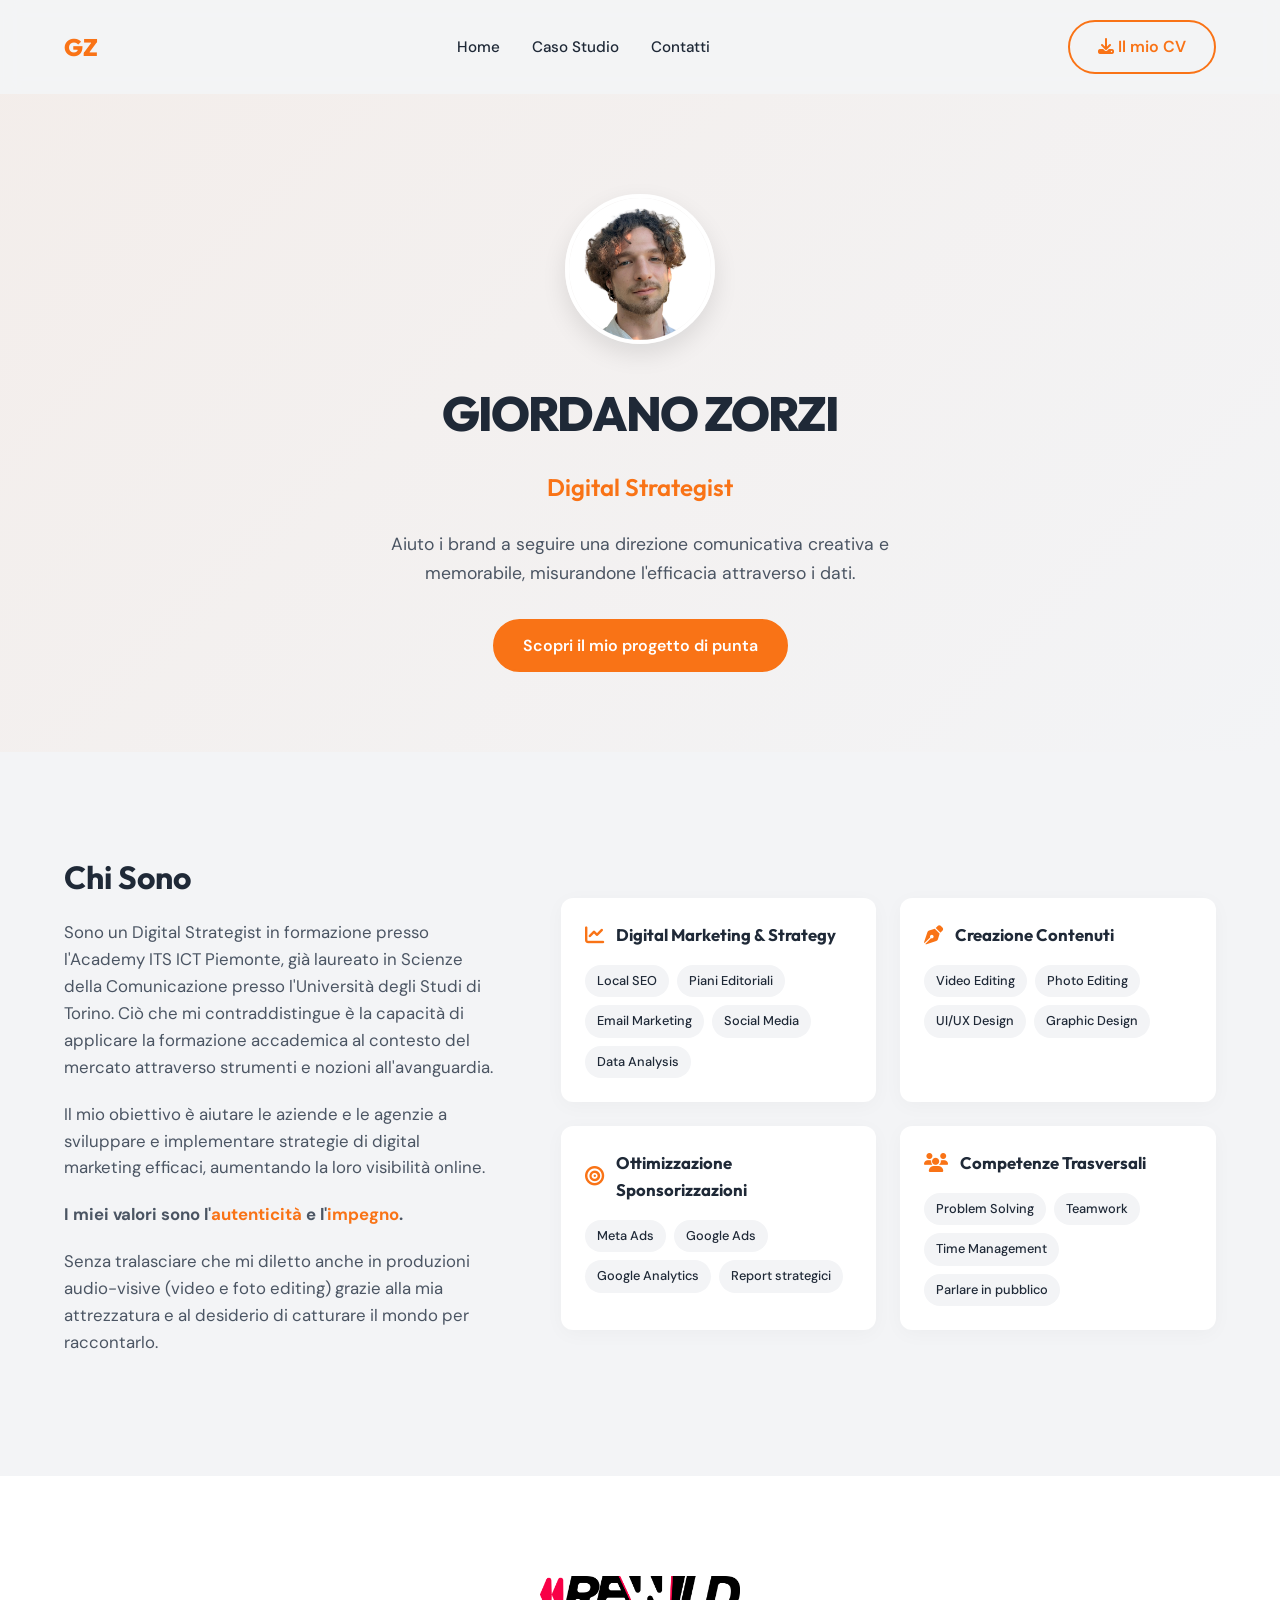
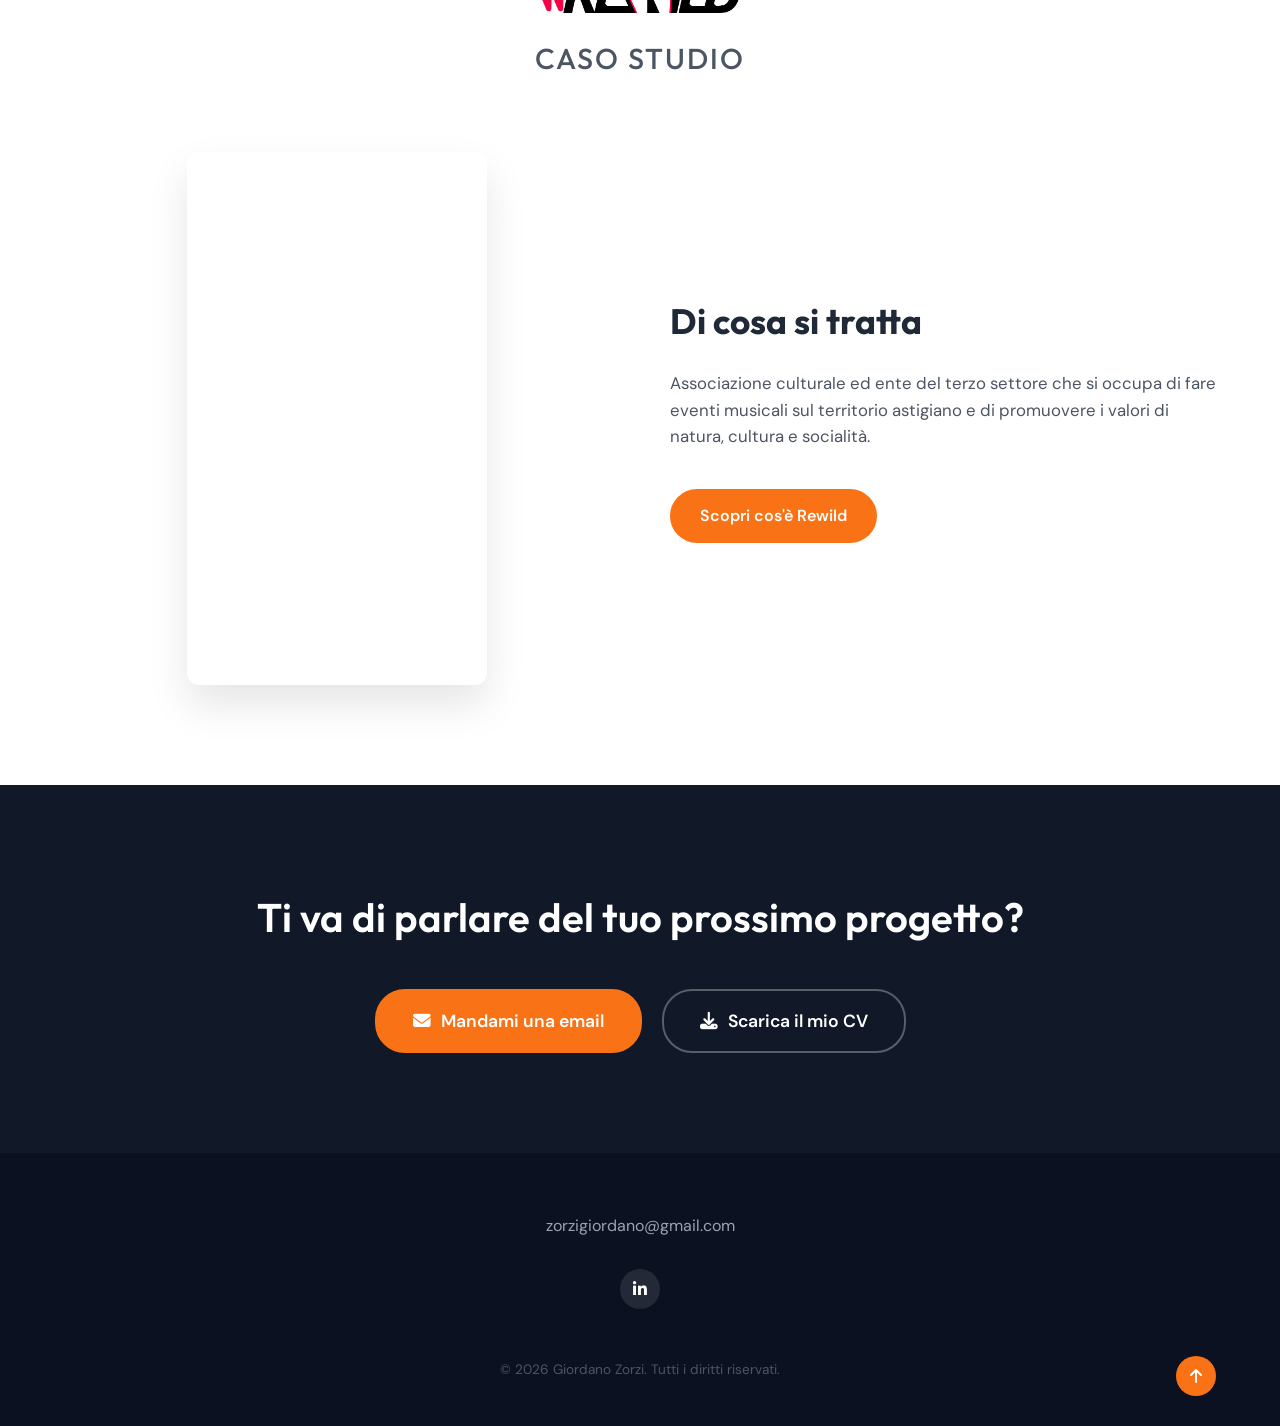
==== index.html @ 9d1c3c57 "Aggiornata foto png" ====
<!DOCTYPE html>
<html lang="it">
<head>
    <meta charset="UTF-8">
    <meta name="viewport" content="width=device-width, initial-scale=1.0">
    <title>Giordano Zorzi - Portfolio</title>
    <link rel="stylesheet" href="style.css">
    <link rel="preconnect" href="https://fonts.googleapis.com">
    <link rel="preconnect" href="https://fonts.gstatic.com" crossorigin>
    <link href="https://fonts.googleapis.com/css2?family=Outfit:wght@600;700;800&family=DM+Sans:wght@400;500;700&display=swap" rel="stylesheet">
    <link rel="stylesheet" href="https://cdnjs.cloudflare.com/ajax/libs/font-awesome/6.4.0/css/all.min.css">
    <link rel="icon" type="image/svg+xml" href="favicon.svg">
</head>
<body>
    <nav class="navbar">
        <div class="container nav-container">
            <a href="index.html" class="logo" style="text-decoration: none;">GZ</a>
            <ul class="nav-links">
                <li><a href="index.html">Home</a></li>
                <li><a href="rewild.html">Caso Studio</a></li>
                <li><a href="#contatti">Contatti</a></li>
            </ul>
            <a href="materiale/GZ%20-%20Europass.pdf" target="_blank" rel="noopener noreferrer" class="btn btn-outline"><i class="fa-solid fa-download"></i> Il mio CV</a>
        </div>
    </nav>

    <header class="hero">
        <div class="container hero-container">
            <img src="materiale/giordano.png" alt="Giordano Zorzi" class="profile-img">
            <h1>GIORDANO ZORZI</h1>
            <h2>Digital Strategist</h2>
            <p>Aiuto i brand a seguire una direzione comunicativa creativa e memorabile, misurandone l'efficacia attraverso i dati.</p>
            <a href="#portfolio" class="btn btn-primary">Scopri il mio progetto di punta</a>
        </div>
    </header>

    <section id="chi-sono" class="about-section">
        <div class="container about-container">
            <div class="about-text">
                <h3>Chi Sono</h3>
                <p>Sono un Digital Strategist in formazione presso l'Academy ITS ICT Piemonte, già laureato in Scienze della Comunicazione presso l'Università degli Studi di Torino. Ciò che mi contraddistingue è la capacità di applicare la formazione accademica al contesto del mercato attraverso strumenti e nozioni all'avanguardia.</p>
                <p>Il mio obiettivo è aiutare le aziende e le agenzie a sviluppare e implementare strategie di digital marketing efficaci, aumentando la loro visibilità online.</p>
                <p><strong>I miei valori sono l'<span style="color: var(--primary-color);">autenticità</span> e l'<span style="color: var(--primary-color);">impegno</span>.</strong></p>
                <p>Senza tralasciare che mi diletto anche in produzioni audio-visive (video e foto editing) grazie alla mia attrezzatura e al desiderio di catturare il mondo per raccontarlo.</p>
            </div>
            <div class="about-skills">
                <div class="skill-card">
                    <div class="skill-header">
                        <i class="fa-solid fa-chart-line"></i>
                        <h4>Digital Marketing & Strategy</h4>
                    </div>
                    <div class="skill-tags">
                        <span>Local SEO</span>
                        <span>Piani Editoriali</span>
                        <span>Email Marketing</span>
                        <span>Social Media</span>
                        <span>Data Analysis</span>
                    </div>
                </div>
                <div class="skill-card">
                    <div class="skill-header">
                        <i class="fa-solid fa-pen-nib"></i>
                        <h4>Creazione Contenuti</h4>
                    </div>
                    <div class="skill-tags">
                        <span>Video Editing</span>
                        <span>Photo Editing</span>
                        <span>UI/UX Design</span>
                        <span>Graphic Design</span>
                    </div>
                </div>
                <div class="skill-card">
                    <div class="skill-header">
                        <i class="fa-solid fa-bullseye"></i>
                        <h4>Ottimizzazione Sponsorizzazioni</h4>
                    </div>
                    <div class="skill-tags">
                        <span>Meta Ads</span>
                        <span>Google Ads</span>
                        <span>Google Analytics</span>
                        <span>Report strategici</span>
                    </div>
                </div>
                <div class="skill-card">
                    <div class="skill-header">
                        <i class="fa-solid fa-users"></i>
                        <h4>Competenze Trasversali</h4>
                    </div>
                    <div class="skill-tags">
                        <span>Problem Solving</span>
                        <span>Teamwork</span>
                        <span>Time Management</span>
                        <span>Parlare in pubblico</span>
                    </div>
                </div>
            </div>
        </div>
    </section>

    <section id="portfolio" class="portfolio-section">
        <div class="container">
            <div class="section-header" style="text-align: center; margin-bottom: 70px;">
                <img src="materiale/re-red-b.png" alt="Rewild" style="width: 200px; height: auto; margin-bottom: 15px; display: inline-block;">
                <h3 style="font-size: 1.8rem; color: var(--text-light); font-weight: 500; margin: 0; text-transform: uppercase; letter-spacing: 2px;">Caso Studio</h3>
            </div>
            
            <div class="projects-grid">
                <!-- Project 1 -->
                <div class="project-row">
                    <div class="project-img" style="overflow: hidden; border-radius: var(--radius); box-shadow: 0 20px 40px rgba(0,0,0,0.1); max-width: 340px; margin: 0 auto;">
                        <iframe title="vimeo-player" src="https://player.vimeo.com/video/1220828669?h=6aa965978f&background=1" style="width: 100%; aspect-ratio: 9/16; border: none; display: block;" frameborder="0" allow="autoplay; fullscreen; picture-in-picture; clipboard-write; encrypted-media; web-share" allowfullscreen></iframe>
                    </div>
                    <div class="project-info">
                        <h4>Di cosa si tratta</h4>
                        <p>Associazione culturale ed ente del terzo settore che si occupa di fare eventi musicali sul territorio astigiano e di promuovere i valori di natura, cultura e socialità.</p>
                        <a href="rewild.html" class="btn btn-primary" style="margin-top: 15px; display: inline-block;">Scopri cos'è Rewild</a>
                    </div>
                </div>
            </div>
        </div>
    </section>

    <section id="contatti" class="cta-section">
        <div class="container cta-container">
            <h2>Ti va di parlare del tuo prossimo progetto?</h2>
            <div class="cta-buttons">
                <a href="mailto:zorzigiordano@gmail.com" class="btn btn-primary btn-large">
                    <i class="fa-solid fa-envelope"></i> Mandami una email
                </a>
                <a href="materiale/GZ%20-%20Europass.pdf" target="_blank" rel="noopener noreferrer" class="btn btn-outline-dark btn-large">
                    <i class="fa-solid fa-download"></i> Scarica il mio CV
                </a>
            </div>
        </div>
    </section>

    <footer>
        <div class="container footer-container">
            <div class="footer-contact">
                <a href="mailto:zorzigiordano@gmail.com">zorzigiordano@gmail.com</a>
            </div>
            <div class="footer-social">
                <a href="https://www.linkedin.com/in/giordano-zorzi/" target="_blank" rel="noopener noreferrer"><i class="fa-brands fa-linkedin-in"></i></a>
            </div>
            <div class="footer-bottom">
                <p>&copy; 2026 Giordano Zorzi. Tutti i diritti riservati.</p>
            </div>
            <a href="#" class="back-to-top"><i class="fa-solid fa-arrow-up"></i></a>
        </div>
    </footer>
</body>
</html>
---- style.css ----
/* CSS Reset & Variables */
:root {
    --primary-color: #F97316; /* Orange accent */
    --primary-hover: #EA580C;
    --text-dark: #1F2937;
    --text-light: #4B5563;
    --bg-light: #F3F4F6;
    --bg-white: #FFFFFF;
    --bg-dark: #111827;
    
    --font-heading: 'Outfit', sans-serif;
    --font-body: 'DM Sans', sans-serif;
    
    --transition: all 0.3s ease;
    --radius: 12px;
}

* {
    margin: 0;
    padding: 0;
    box-sizing: border-box;
}

html {
    scroll-behavior: smooth;
    overflow-x: hidden;
}

body {
    font-family: var(--font-body);
    color: var(--text-dark);
    background-color: var(--bg-light);
    line-height: 1.6;
    overflow-x: hidden;
}

a {
    text-decoration: none;
    color: inherit;
}

.container {
    max-width: 1200px;
    margin: 0 auto;
    padding: 0 24px;
}

/* Typography */
h1, h2, h3, h4, h5, h6 {
    font-family: var(--font-heading);
    color: var(--text-dark);
    margin-bottom: 16px;
}

h1 {
    font-size: 3rem;
    font-weight: 800;
    text-transform: uppercase;
    letter-spacing: -2px;
}

h2 {
    font-size: 1.5rem;
    font-weight: 600;
    color: var(--primary-color);
}

h3 {
    font-size: 2rem;
    font-weight: 700;
}

p {
    color: var(--text-light);
    margin-bottom: 16px;
}

/* Buttons */
.btn {
    display: inline-block;
    padding: 12px 28px;
    border-radius: 30px;
    font-weight: 600;
    font-family: var(--font-body);
    transition: var(--transition);
    cursor: pointer;
    text-align: center;
}

.btn-primary {
    background-color: var(--primary-color);
    color: white;
    border: 2px solid var(--primary-color);
}

.btn-primary:hover {
    background-color: var(--primary-hover);
    border-color: var(--primary-hover);
    color: white;
}

.btn-outline {
    background-color: transparent;
    color: var(--primary-color);
    border: 2px solid var(--primary-color);
}

.btn-outline:hover {
    background-color: var(--primary-color);
    color: white;
}

.btn-outline-dark {
    background-color: transparent;
    color: white;
    border: 2px solid rgba(255,255,255,0.3);
}

.btn-outline-dark:hover {
    background-color: rgba(255,255,255,0.1);
    border-color: white;
}

.btn-large {
    padding: 16px 36px;
    font-size: 1.1rem;
    display: inline-flex;
    align-items: center;
    gap: 10px;
}

.btn-link {
    color: var(--primary-color);
    font-weight: 600;
    display: inline-block;
    margin-top: 10px;
    transition: var(--transition);
}

.btn-link:hover {
    color: var(--primary-hover);
    transform: translateX(5px);
}

/* Navbar */
.navbar {
    padding: 20px 0;
    position: sticky;
    top: 0;
    background-color: rgba(243, 244, 246, 0.9);
    backdrop-filter: blur(10px);
    z-index: 1000;
}

.nav-container {
    display: flex;
    justify-content: space-between;
    align-items: center;
}

.logo {
    font-family: var(--font-heading);
    font-weight: 800;
    font-size: 1.5rem;
    color: var(--primary-color);
}

.nav-links {
    display: flex;
    list-style: none;
    gap: 32px;
}

.nav-links a {
    font-weight: 500;
    font-size: 0.95rem;
    transition: var(--transition);
}

.nav-links a:hover {
    color: var(--primary-color);
}

/* Hero */
.hero {
    padding: 100px 0 80px;
    text-align: center;
    background: linear-gradient(135deg, rgba(249,115,22,0.05) 0%, rgba(243,244,246,1) 100%);
}

.hero-container {
    max-width: 800px;
}

.profile-img {
    width: 150px;
    height: 150px;
    border-radius: 50%;
    object-fit: cover;
    margin-bottom: 24px;
    border: 4px solid white;
    box-shadow: 0 10px 25px rgba(0,0,0,0.1);
}

.hero p {
    font-size: 1.1rem;
    max-width: 600px;
    margin: 24px auto 32px;
}

/* About Section */
.about-section {
    padding: 100px 0;
}

.about-container {
    display: grid;
    grid-template-columns: 1fr 1.5fr;
    gap: 60px;
    align-items: center;
}

.about-text p {
    font-size: 1.05rem;
    margin-bottom: 20px;
}

.about-skills {
    display: grid;
    grid-template-columns: repeat(2, 1fr);
    gap: 24px;
}

.skill-card {
    background-color: var(--bg-white);
    padding: 24px;
    border-radius: var(--radius);
    box-shadow: 0 4px 20px rgba(0,0,0,0.03);
    transition: var(--transition);
}

.skill-card:hover {
    transform: translateY(-5px);
    box-shadow: 0 10px 30px rgba(0,0,0,0.08);
}

.skill-header {
    display: flex;
    align-items: center;
    gap: 12px;
    margin-bottom: 16px;
}

.skill-header i {
    color: var(--primary-color);
    font-size: 1.2rem;
}

.skill-header h4 {
    margin-bottom: 0;
    font-size: 1.05rem;
}

.skill-tags {
    display: flex;
    flex-wrap: wrap;
    gap: 8px;
}

.skill-tags span {
    background-color: var(--bg-light);
    color: var(--text-dark);
    font-size: 0.8rem;
    padding: 6px 12px;
    border-radius: 20px;
    font-weight: 500;
}

/* Portfolio Section */
.portfolio-section {
    padding: 100px 0;
    background-color: var(--bg-white);
}

.section-header {
    text-align: left;
    margin-bottom: 60px;
}

.project-row {
    display: grid;
    grid-template-columns: 1fr 1fr;
    gap: 60px;
    align-items: center;
    margin-bottom: 100px;
}

.project-row:last-child {
    margin-bottom: 0;
}

.project-img {
    border-radius: var(--radius);
    overflow: hidden;
    box-shadow: 0 20px 40px rgba(0,0,0,0.1);
}

.project-img img {
    width: 100%;
    height: auto;
    display: block;
    transition: transform 0.5s ease;
}

.project-img:hover img {
    transform: scale(1.03);
}

.project-info .tags {
    display: flex;
    gap: 10px;
    margin-bottom: 16px;
}

.project-info .tags span {
    font-size: 0.75rem;
    text-transform: uppercase;
    letter-spacing: 1px;
    font-weight: 600;
    color: var(--text-light);
    background-color: var(--bg-light);
    padding: 4px 12px;
    border-radius: 4px;
}

.project-client {
    font-size: 0.85rem;
    font-weight: 700;
    color: var(--primary-color);
    margin-bottom: 8px;
    text-transform: uppercase;
    letter-spacing: 1px;
}

.project-info h4 {
    font-size: 2.2rem;
    margin-bottom: 20px;
}

.project-info p {
    font-size: 1.05rem;
    margin-bottom: 24px;
}

/* CTA Section */
.cta-section {
    padding: 100px 0;
    background-color: var(--bg-dark);
    color: white;
    text-align: center;
}

.cta-section h2 {
    color: white;
    font-size: 2.5rem;
    margin-bottom: 40px;
}

.cta-buttons {
    display: flex;
    justify-content: center;
    gap: 20px;
    flex-wrap: wrap;
}

/* Footer */
footer {
    background-color: #0B1120;
    color: white;
    padding: 60px 0 30px;
}

.footer-container {
    display: flex;
    flex-direction: column;
    align-items: center;
    gap: 30px;
    position: relative;
}

.footer-contact {
    display: flex;
    gap: 40px;
    font-size: 1rem;
    color: #9CA3AF;
    flex-wrap: wrap;
    justify-content: center;
}

.footer-contact a {
    transition: var(--transition);
}

.footer-contact a:hover {
    color: var(--primary-color);
}

.footer-social {
    display: flex;
    gap: 20px;
}

.footer-social a {
    color: white;
    background-color: rgba(255,255,255,0.1);
    width: 40px;
    height: 40px;
    display: flex;
    align-items: center;
    justify-content: center;
    border-radius: 50%;
    transition: var(--transition);
}

.footer-social a:hover {
    background-color: var(--primary-color);
    transform: translateY(-3px);
}

.footer-bottom {
    margin-top: 20px;
    font-size: 0.85rem;
    color: #6B7280;
}

.back-to-top {
    position: absolute;
    right: 24px;
    bottom: 0;
    background-color: var(--primary-color);
    color: white;
    width: 40px;
    height: 40px;
    display: flex;
    align-items: center;
    justify-content: center;
    border-radius: 50%;
    transition: var(--transition);
}

.back-to-top:hover {
    background-color: var(--primary-hover);
    transform: translateY(-5px);
}

/* Responsive */
@media (max-width: 992px) {
    .about-container {
        grid-template-columns: 1fr;
    }
    
    .project-row {
        gap: 40px;
    }
    
    h1 {
        font-size: 2.5rem;
    }
}

@media (max-width: 768px) {
    .nav-container {
        flex-direction: column;
        gap: 15px;
    }
    
    .nav-links {
        display: flex;
        flex-wrap: wrap;
        justify-content: center;
        gap: 15px;
        padding: 0;
    }

    .navbar .btn-outline {
        display: none;
    }
    
    .project-row, .project-row.reverse {
        grid-template-columns: 1fr;
    }
    
    .project-row.reverse .project-info {
        order: 2;
    }
    
    .project-row.reverse .project-img {
        order: 1;
    }
    
    .about-skills {
        grid-template-columns: 1fr;
    }
    
    .cta-buttons {
        flex-direction: column;
        align-items: center;
    }
    
    .btn-large {
        width: 100%;
        max-width: 300px;
        justify-content: center;
    }
    
    .footer-contact {
        flex-direction: column;
        align-items: center;
        gap: 15px;
    }
}
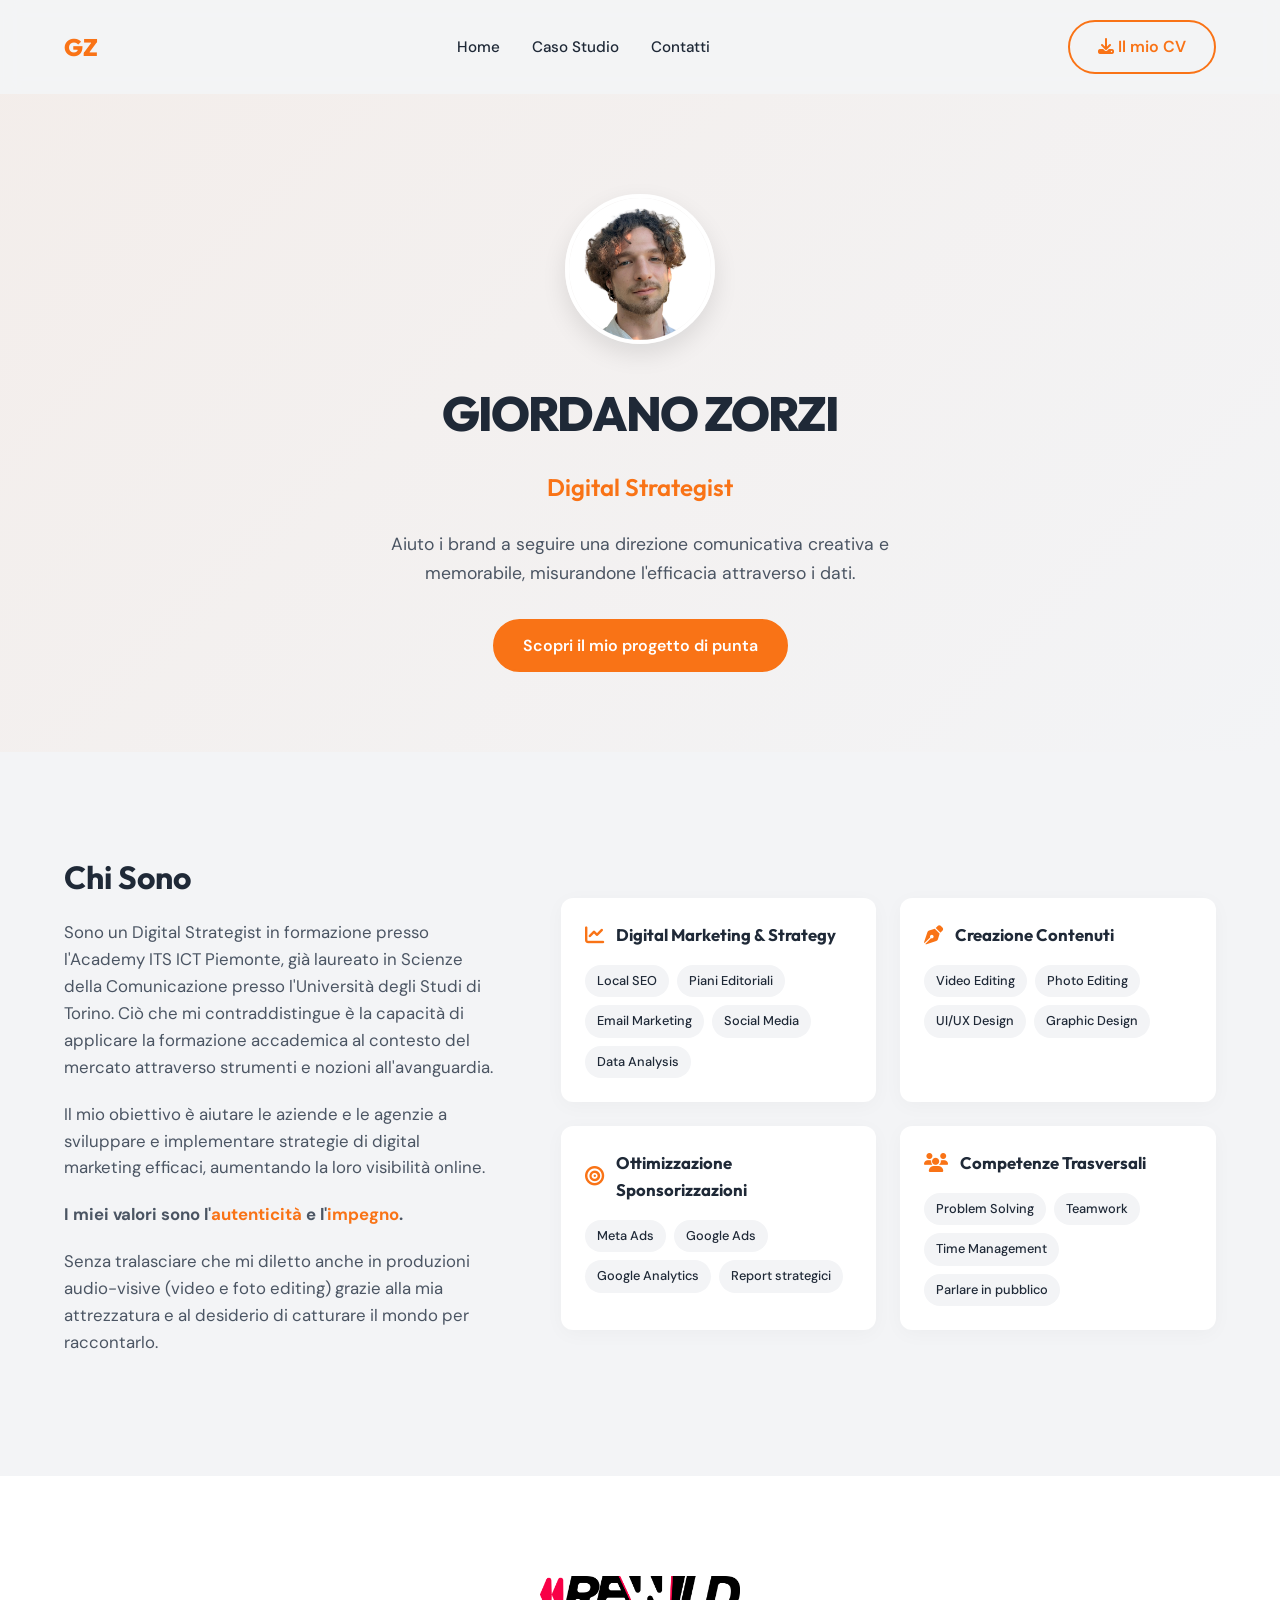
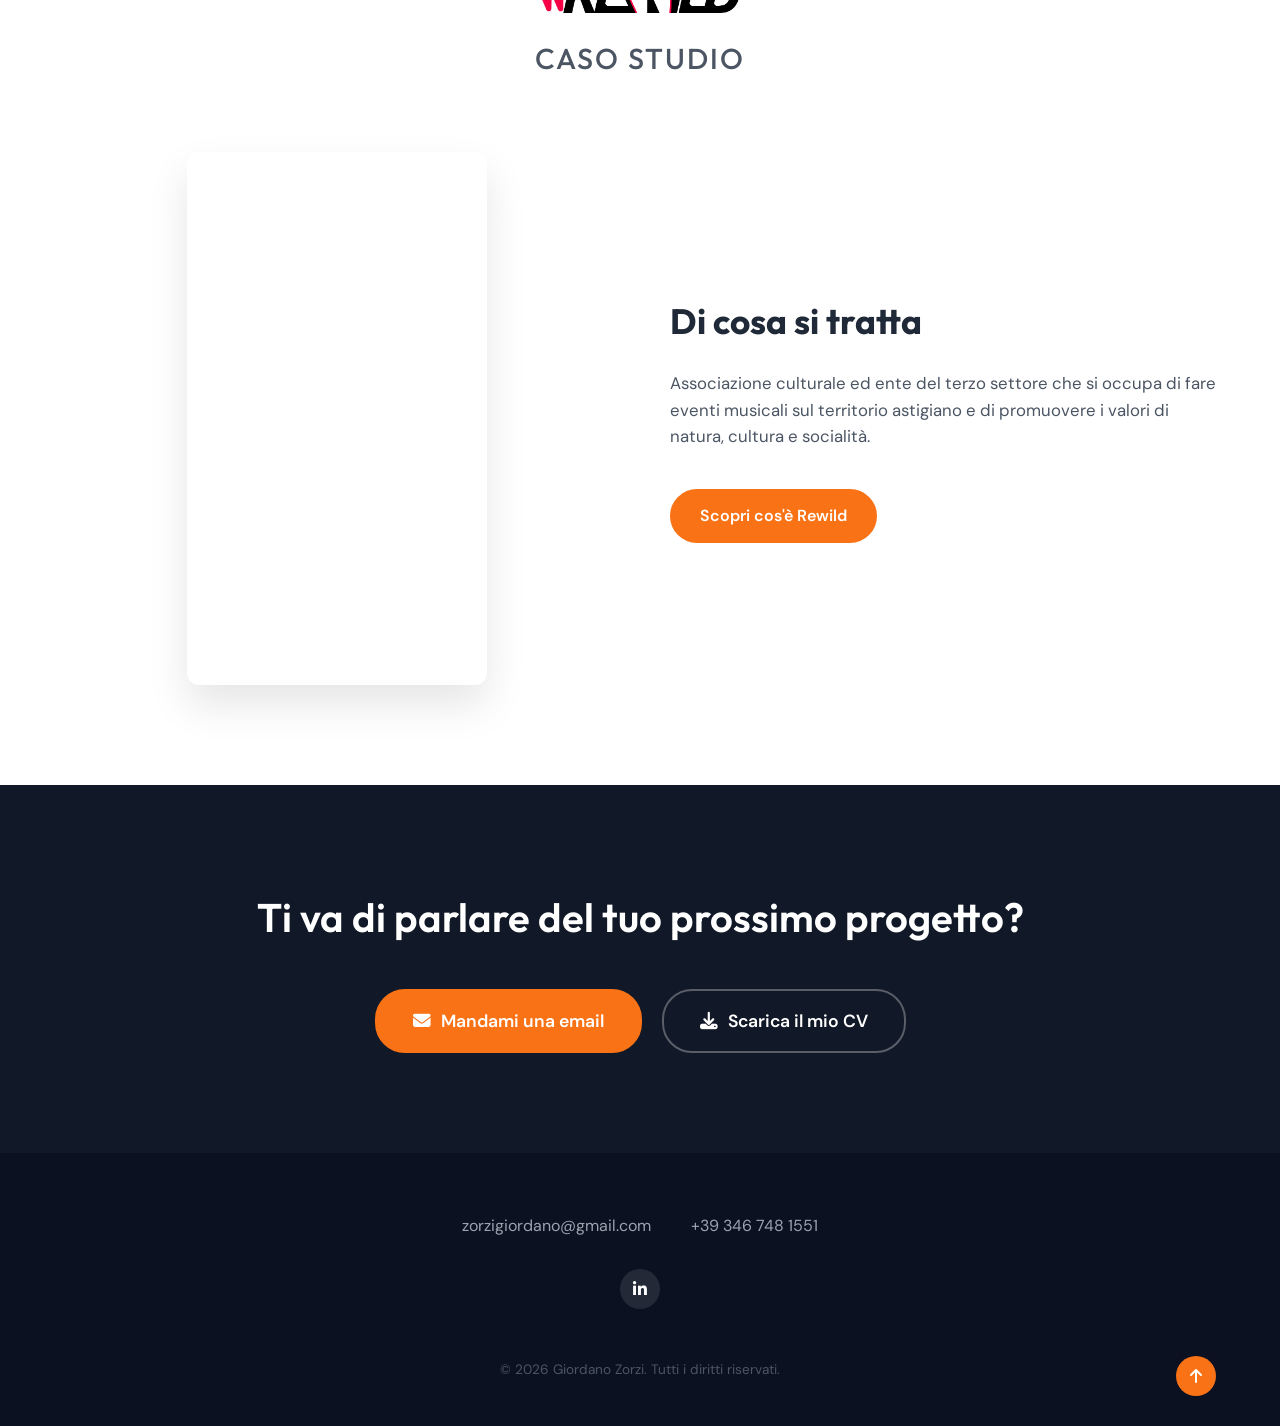
==== commit 29eae4cc: "Aggiunto num telefono" ====
--- a/index.html
+++ b/index.html
@@ -138,6 +138,7 @@
         <div class="container footer-container">
             <div class="footer-contact">
                 <a href="mailto:zorzigiordano@gmail.com">zorzigiordano@gmail.com</a>
+                <a href="tel:+393467481551">+39 346 748 1551</a>
             </div>
             <div class="footer-social">
                 <a href="https://www.linkedin.com/in/giordano-zorzi/" target="_blank" rel="noopener noreferrer"><i class="fa-brands fa-linkedin-in"></i></a>
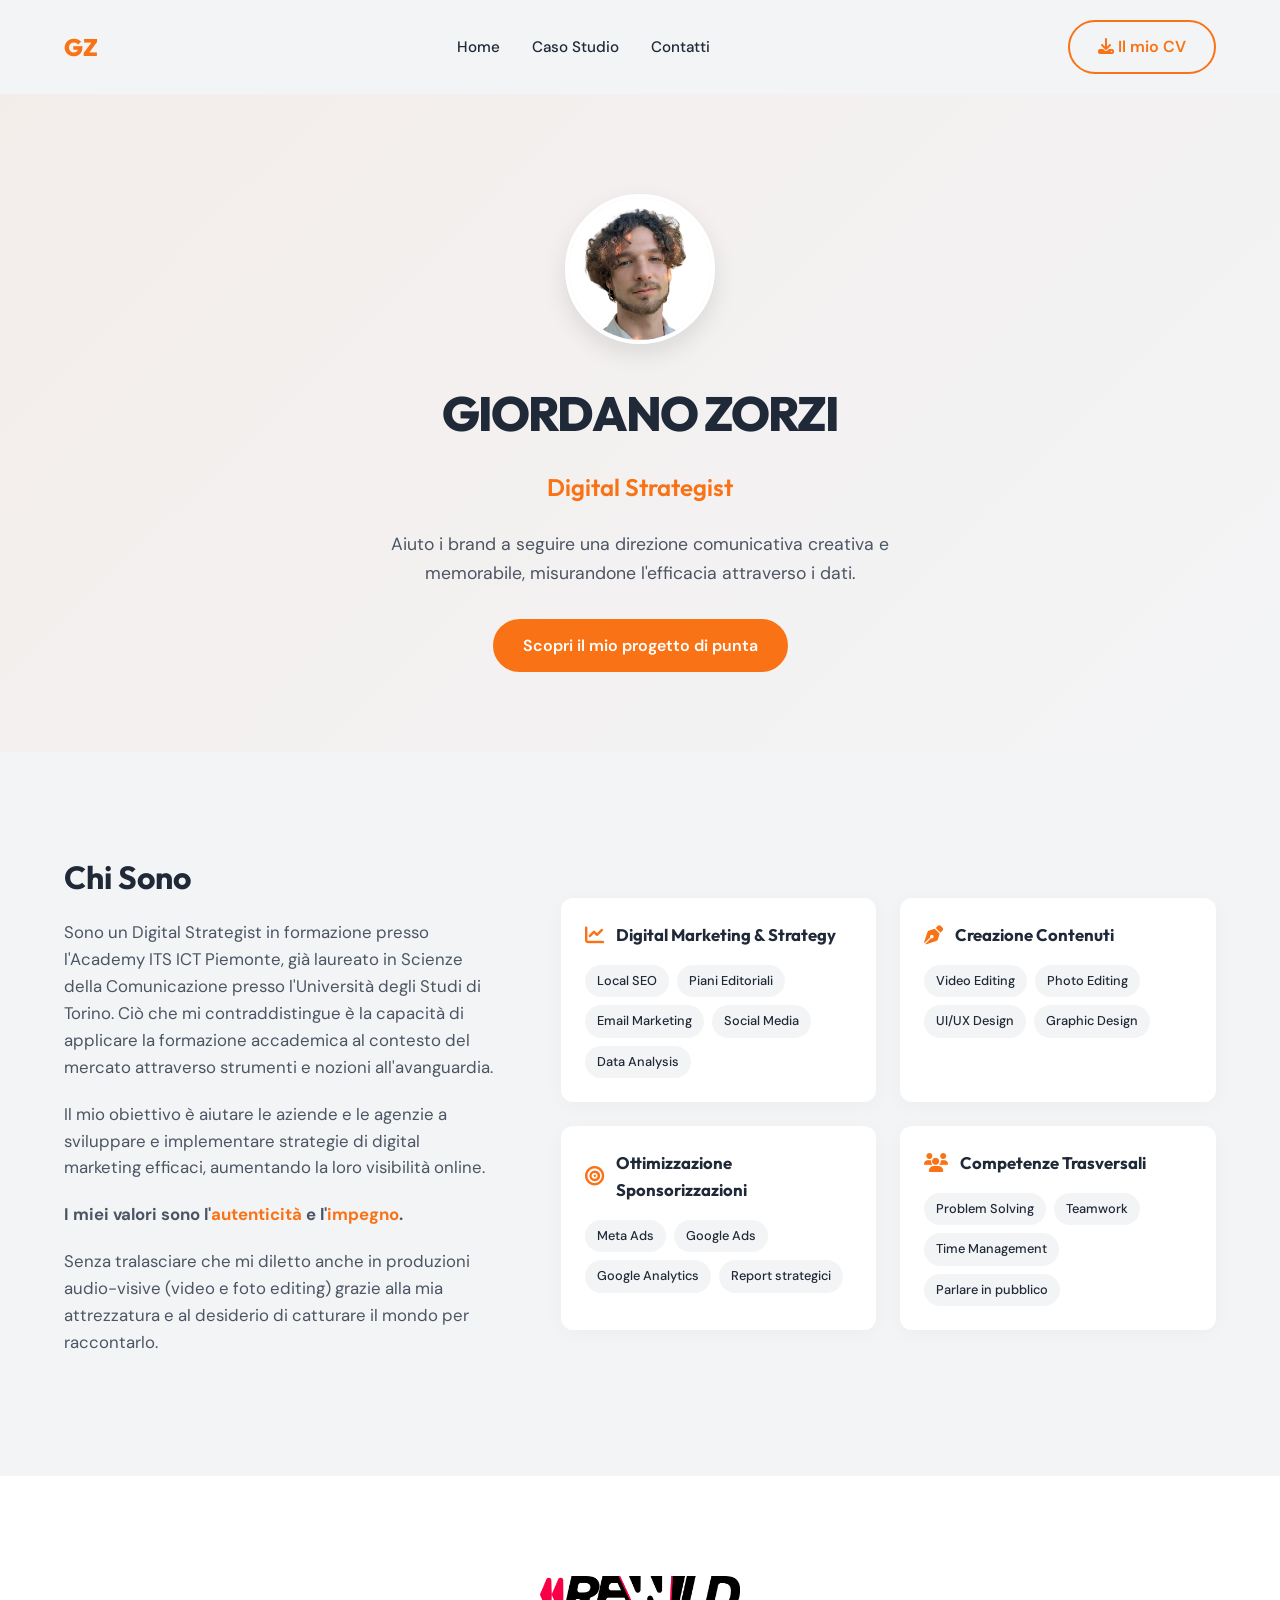
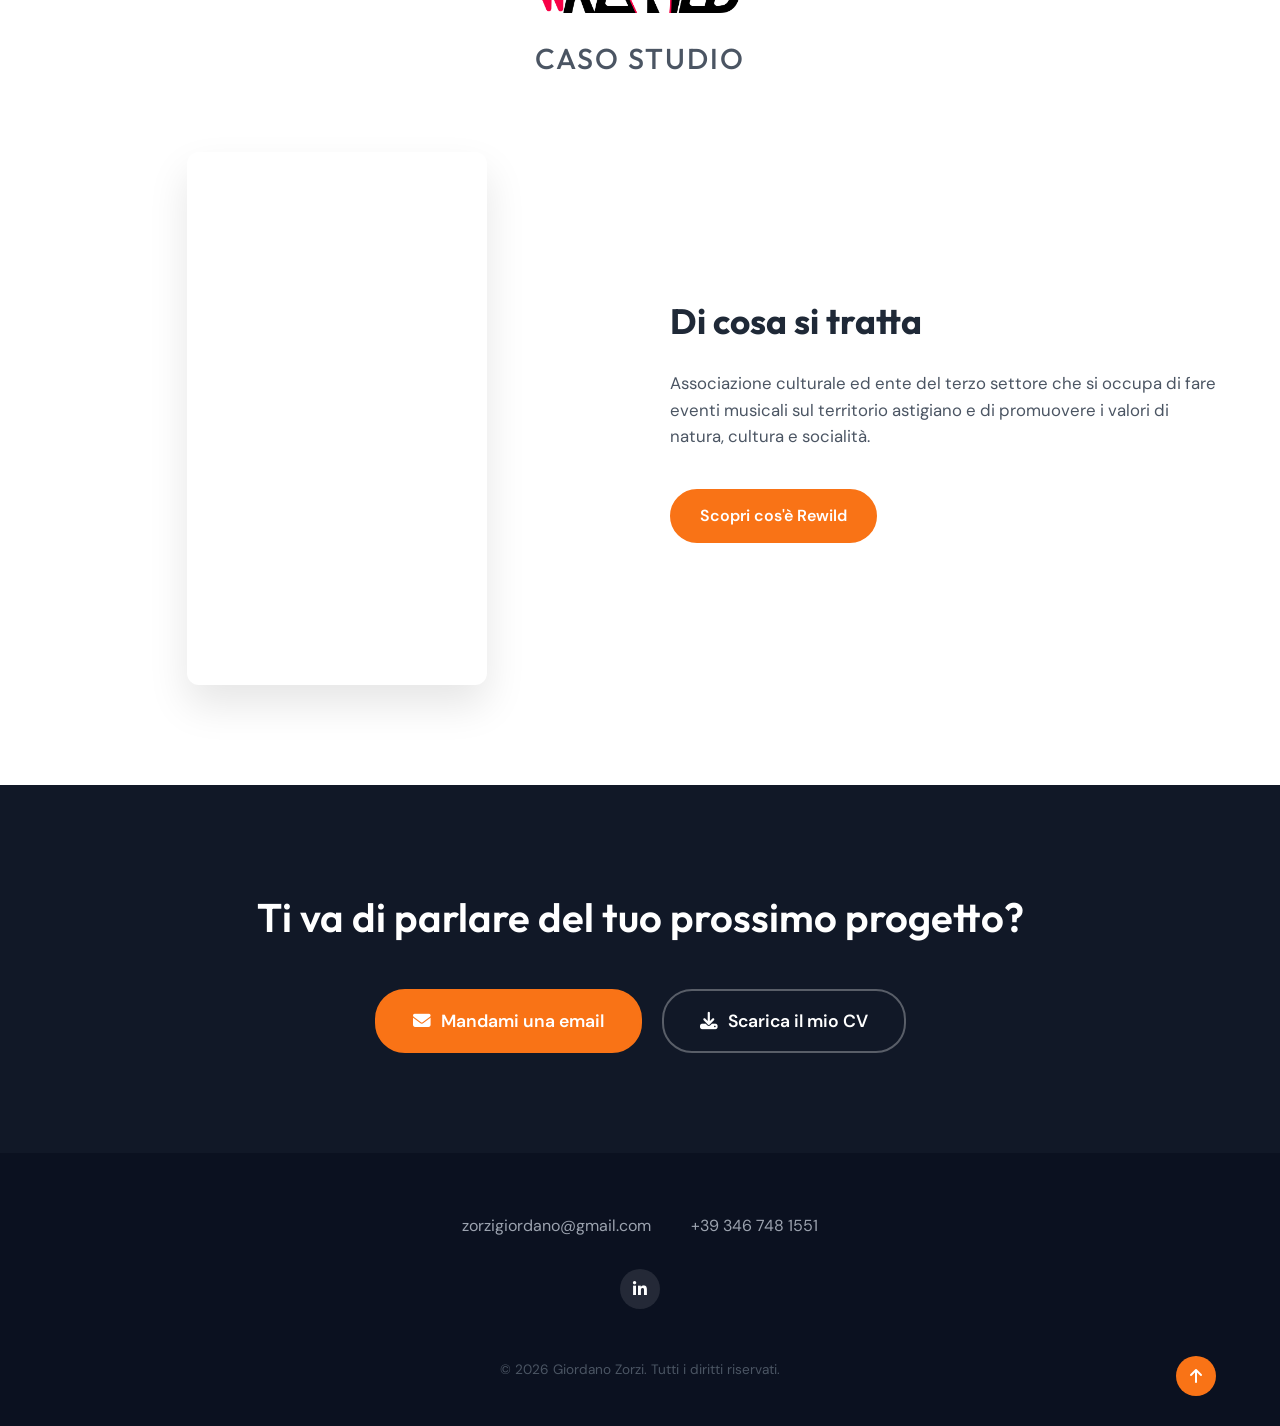
==== commit 98dec840: "Recensione + fade in bottoni" ====
--- a/index.html
+++ b/index.html
@@ -34,7 +34,7 @@
         </div>
     </header>
 
-    <section id="chi-sono" class="about-section">
+    <section id="chi-sono" class="about-section fade-in-section">
         <div class="container about-container">
             <div class="about-text">
                 <h3>Chi Sono</h3>
@@ -97,7 +97,7 @@
         </div>
     </section>
 
-    <section id="portfolio" class="portfolio-section">
+    <section id="portfolio" class="portfolio-section fade-in-section">
         <div class="container">
             <div class="section-header" style="text-align: center; margin-bottom: 70px;">
                 <img src="materiale/re-red-b.png" alt="Rewild" style="width: 200px; height: auto; margin-bottom: 15px; display: inline-block;">
@@ -120,7 +120,7 @@
         </div>
     </section>
 
-    <section id="contatti" class="cta-section">
+    <section id="contatti" class="cta-section fade-in-section">
         <div class="container cta-container">
             <h2>Ti va di parlare del tuo prossimo progetto?</h2>
             <div class="cta-buttons">
@@ -149,5 +149,6 @@
             <a href="#" class="back-to-top"><i class="fa-solid fa-arrow-up"></i></a>
         </div>
     </footer>
+    <script src="script.js"></script>
 </body>
 </html>
--- a/style.css
+++ b/style.css
@@ -519,3 +519,18 @@
         gap: 15px;
     }
 }
+
+/* Scroll Animations */
+.fade-in-section {
+    opacity: 0;
+    transform: translateY(30px);
+    visibility: hidden;
+    transition: opacity 0.8s ease-out, transform 0.8s ease-out;
+    will-change: opacity, visibility;
+}
+
+.fade-in-section.is-visible {
+    opacity: 1;
+    transform: none;
+    visibility: visible;
+}
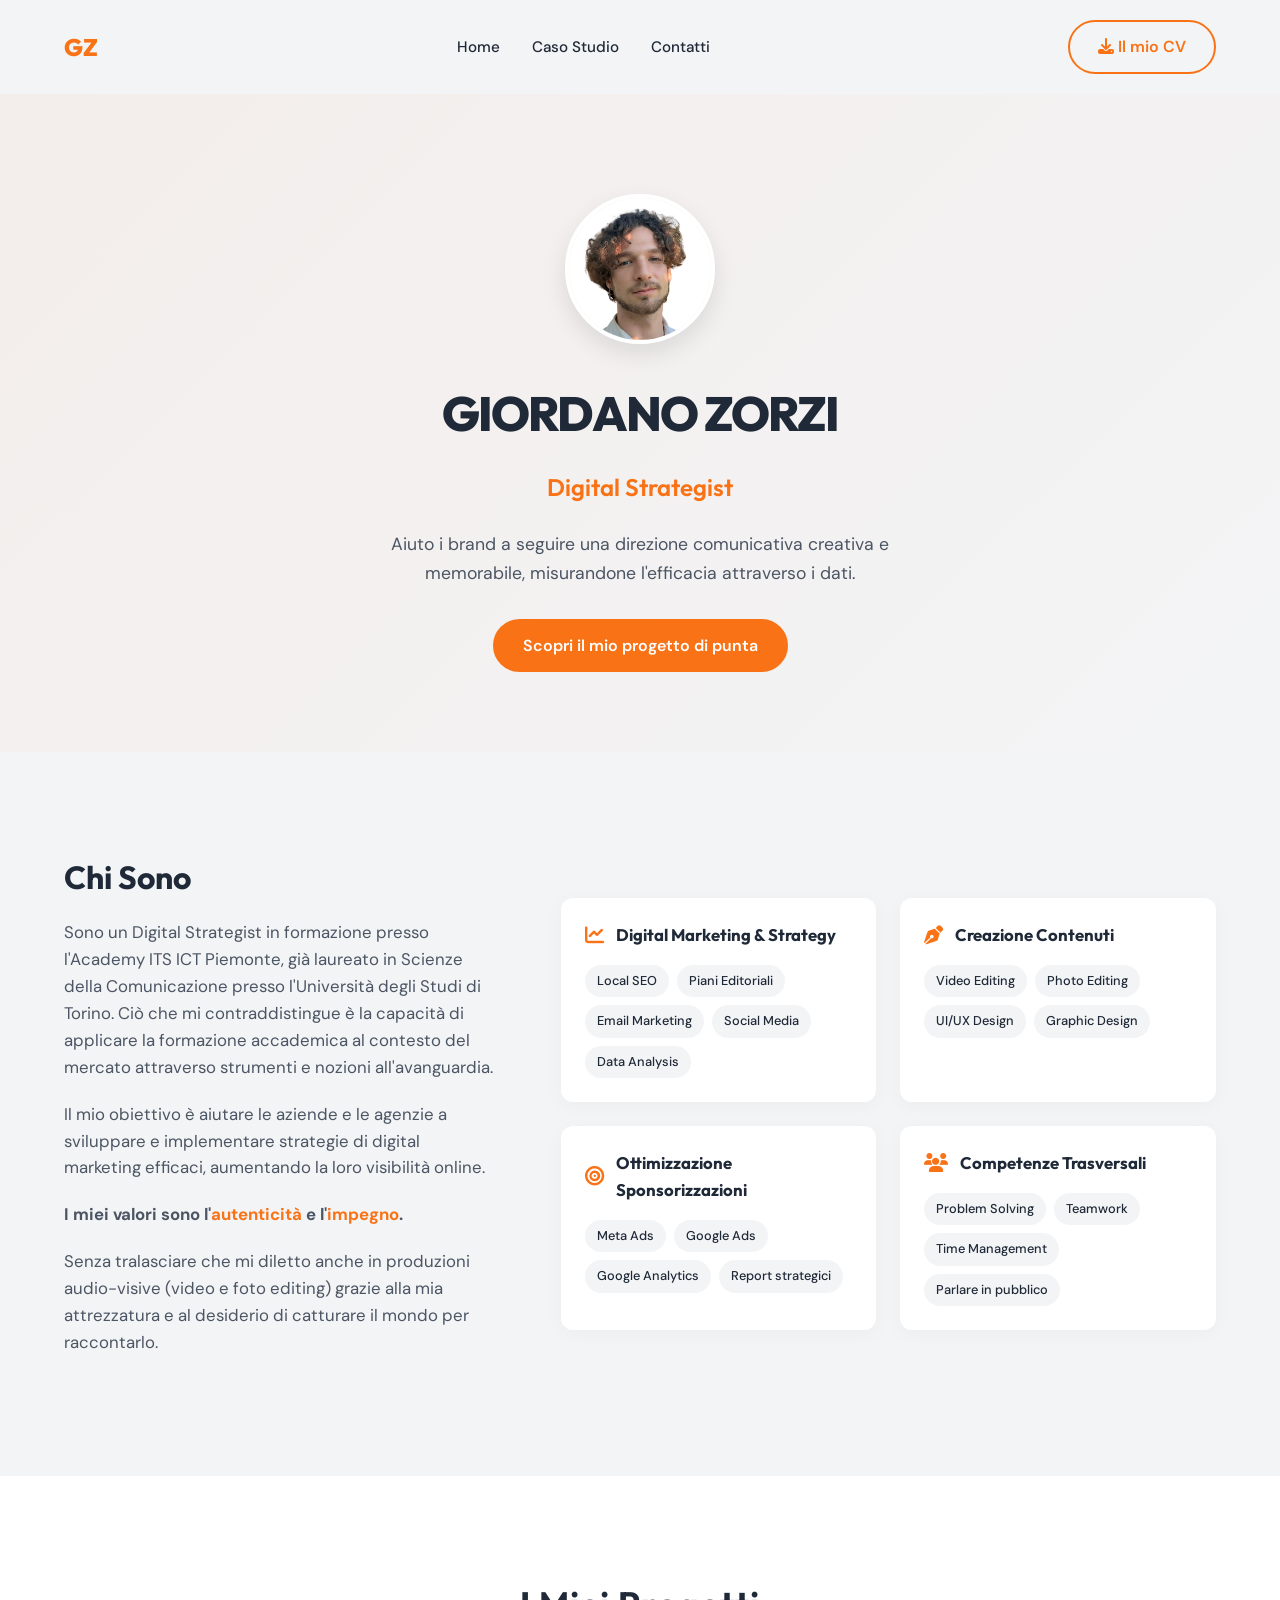
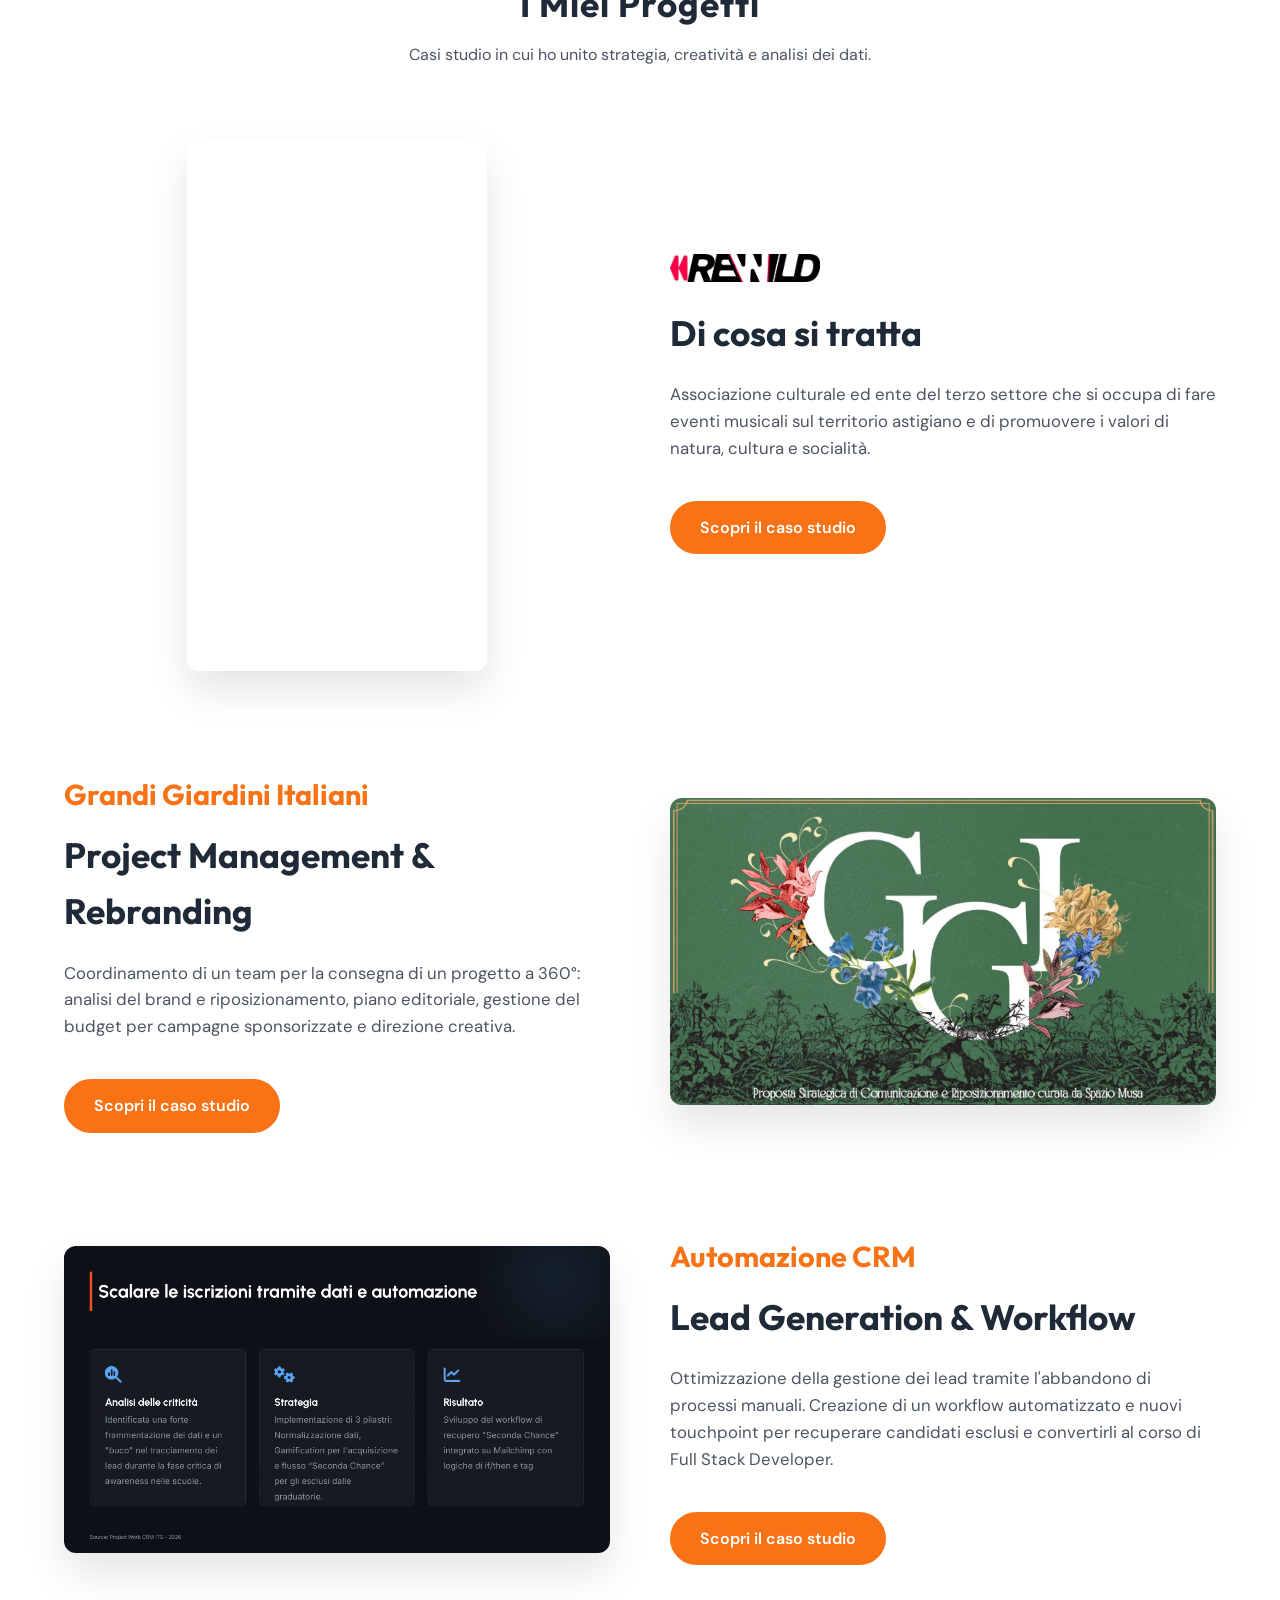
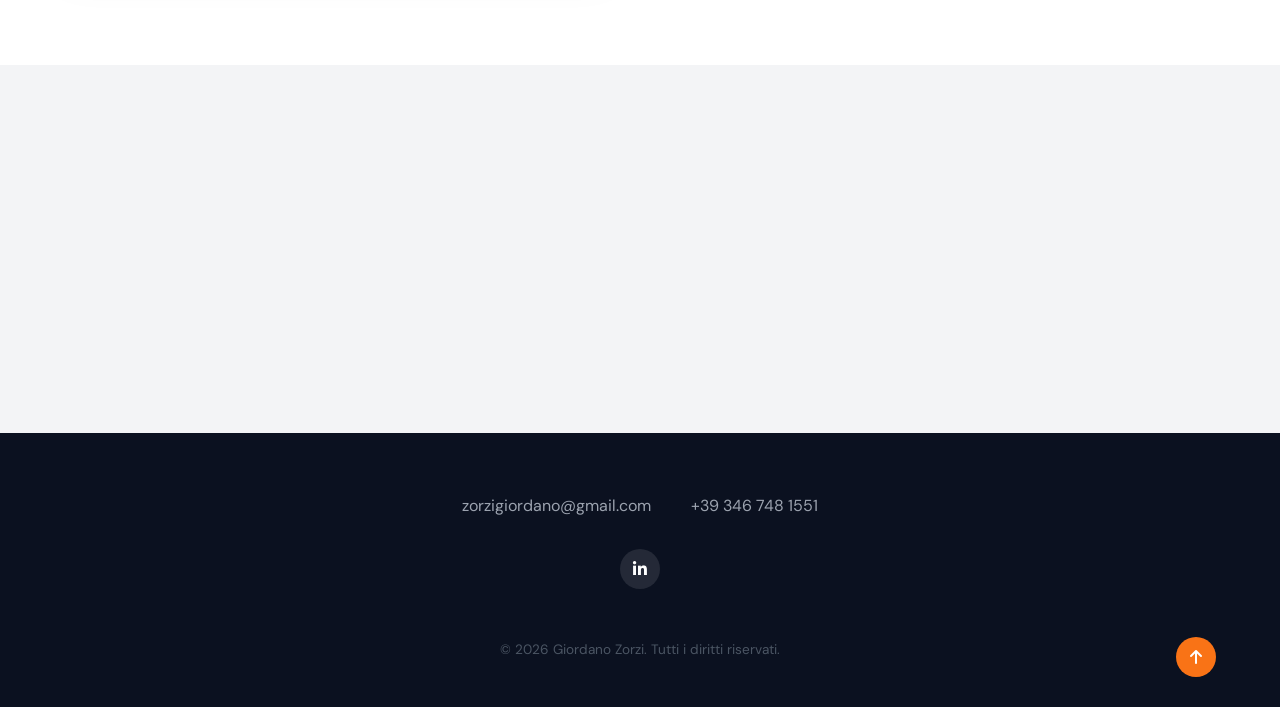
==== commit 7c528959: "GGI e CRM" ====
--- a/index.html
+++ b/index.html
@@ -100,20 +100,47 @@
     <section id="portfolio" class="portfolio-section fade-in-section">
         <div class="container">
             <div class="section-header" style="text-align: center; margin-bottom: 70px;">
-                <img src="materiale/re-red-b.png" alt="Rewild" style="width: 200px; height: auto; margin-bottom: 15px; display: inline-block;">
-                <h3 style="font-size: 1.8rem; color: var(--text-light); font-weight: 500; margin: 0; text-transform: uppercase; letter-spacing: 2px;">Caso Studio</h3>
+                <h3 style="font-size: 2.2rem; color: var(--text-dark); font-weight: 700; margin: 0; letter-spacing: 1px;">I Miei Progetti</h3>
+                <p style="color: var(--text-light); margin-top: 10px;">Casi studio in cui ho unito strategia, creatività e analisi dei dati.</p>
             </div>
             
             <div class="projects-grid">
-                <!-- Project 1 -->
+                <!-- Project 1: Rewild -->
                 <div class="project-row">
                     <div class="project-img" style="overflow: hidden; border-radius: var(--radius); box-shadow: 0 20px 40px rgba(0,0,0,0.1); max-width: 340px; margin: 0 auto;">
                         <iframe title="vimeo-player" src="https://player.vimeo.com/video/1220828669?h=6aa965978f&background=1" style="width: 100%; aspect-ratio: 9/16; border: none; display: block;" frameborder="0" allow="autoplay; fullscreen; picture-in-picture; clipboard-write; encrypted-media; web-share" allowfullscreen></iframe>
                     </div>
                     <div class="project-info">
+                        <img src="materiale/re-red-b.png" alt="Rewild" style="width: 150px; margin-bottom: 15px;">
                         <h4>Di cosa si tratta</h4>
                         <p>Associazione culturale ed ente del terzo settore che si occupa di fare eventi musicali sul territorio astigiano e di promuovere i valori di natura, cultura e socialità.</p>
-                        <a href="rewild.html" class="btn btn-primary" style="margin-top: 15px; display: inline-block;">Scopri cos'è Rewild</a>
+                        <a href="rewild.html" class="btn btn-primary" style="margin-top: 15px; display: inline-block;">Scopri il caso studio</a>
+                    </div>
+                </div>
+
+                <!-- Project 2: Grandi Giardini Italiani -->
+                <div class="project-row reverse" style="margin-top: 100px;">
+                    <div class="project-img" style="border-radius: var(--radius); box-shadow: 0 20px 40px rgba(0,0,0,0.1); background-color: #eee;">
+                        <img src="materiale/giardini.jpg" alt="Grandi Giardini Italiani" style="width: 100%; height: auto; display: block; object-fit: cover;">
+                    </div>
+                    <div class="project-info">
+                        <h3 style="font-size: 1.8rem; margin-bottom: 10px; color: var(--primary-color);">Grandi Giardini Italiani</h3>
+                        <h4>Project Management & Rebranding</h4>
+                        <p>Coordinamento di un team per la consegna di un progetto a 360°: analisi del brand e riposizionamento, piano editoriale, gestione del budget per campagne sponsorizzate e direzione creativa.</p>
+                        <a href="giardini.html" class="btn btn-primary" style="margin-top: 15px; display: inline-block;">Scopri il caso studio</a>
+                    </div>
+                </div>
+
+                <!-- Project 3: CRM Full Stack -->
+                <div class="project-row" style="margin-top: 100px;">
+                    <div class="project-img" style="border-radius: var(--radius); box-shadow: 0 20px 40px rgba(0,0,0,0.1); background-color: #eee;">
+                        <img src="materiale/crm.jpg" alt="Automazione CRM" style="width: 100%; height: auto; display: block; object-fit: cover;">
+                    </div>
+                    <div class="project-info">
+                        <h3 style="font-size: 1.8rem; margin-bottom: 10px; color: var(--primary-color);">Automazione CRM</h3>
+                        <h4>Lead Generation & Workflow</h4>
+                        <p>Ottimizzazione della gestione dei lead tramite l'abbandono di processi manuali. Creazione di un workflow automatizzato e nuovi touchpoint per recuperare candidati esclusi e convertirli al corso di Full Stack Developer.</p>
+                        <a href="crm.html" class="btn btn-primary" style="margin-top: 15px; display: inline-block;">Scopri il caso studio</a>
                     </div>
                 </div>
             </div>
--- a/style.css
+++ b/style.css
@@ -534,3 +534,11 @@
     transform: none;
     visibility: visible;
 }
+@media (min-width: 769px) {
+    .project-row.reverse .project-img {
+        order: 2;
+    }
+    .project-row.reverse .project-info {
+        order: 1;
+    }
+}
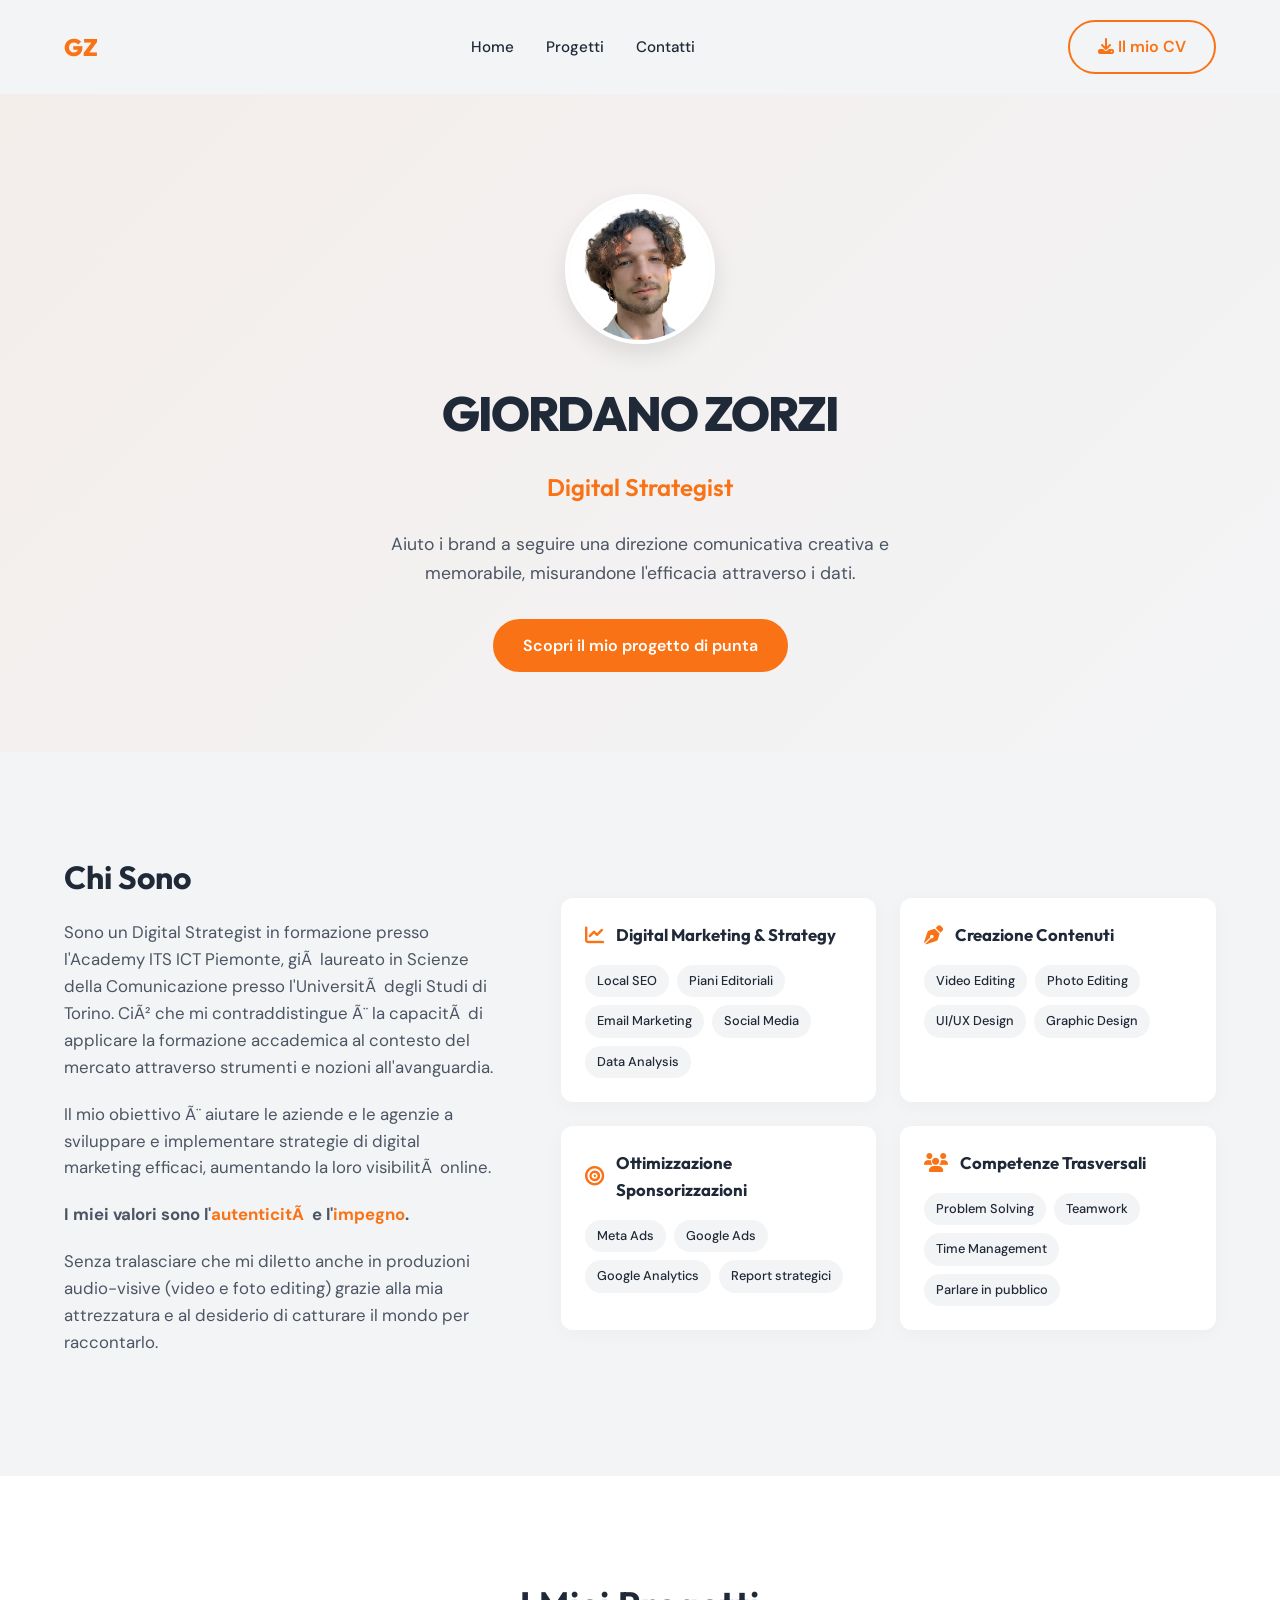
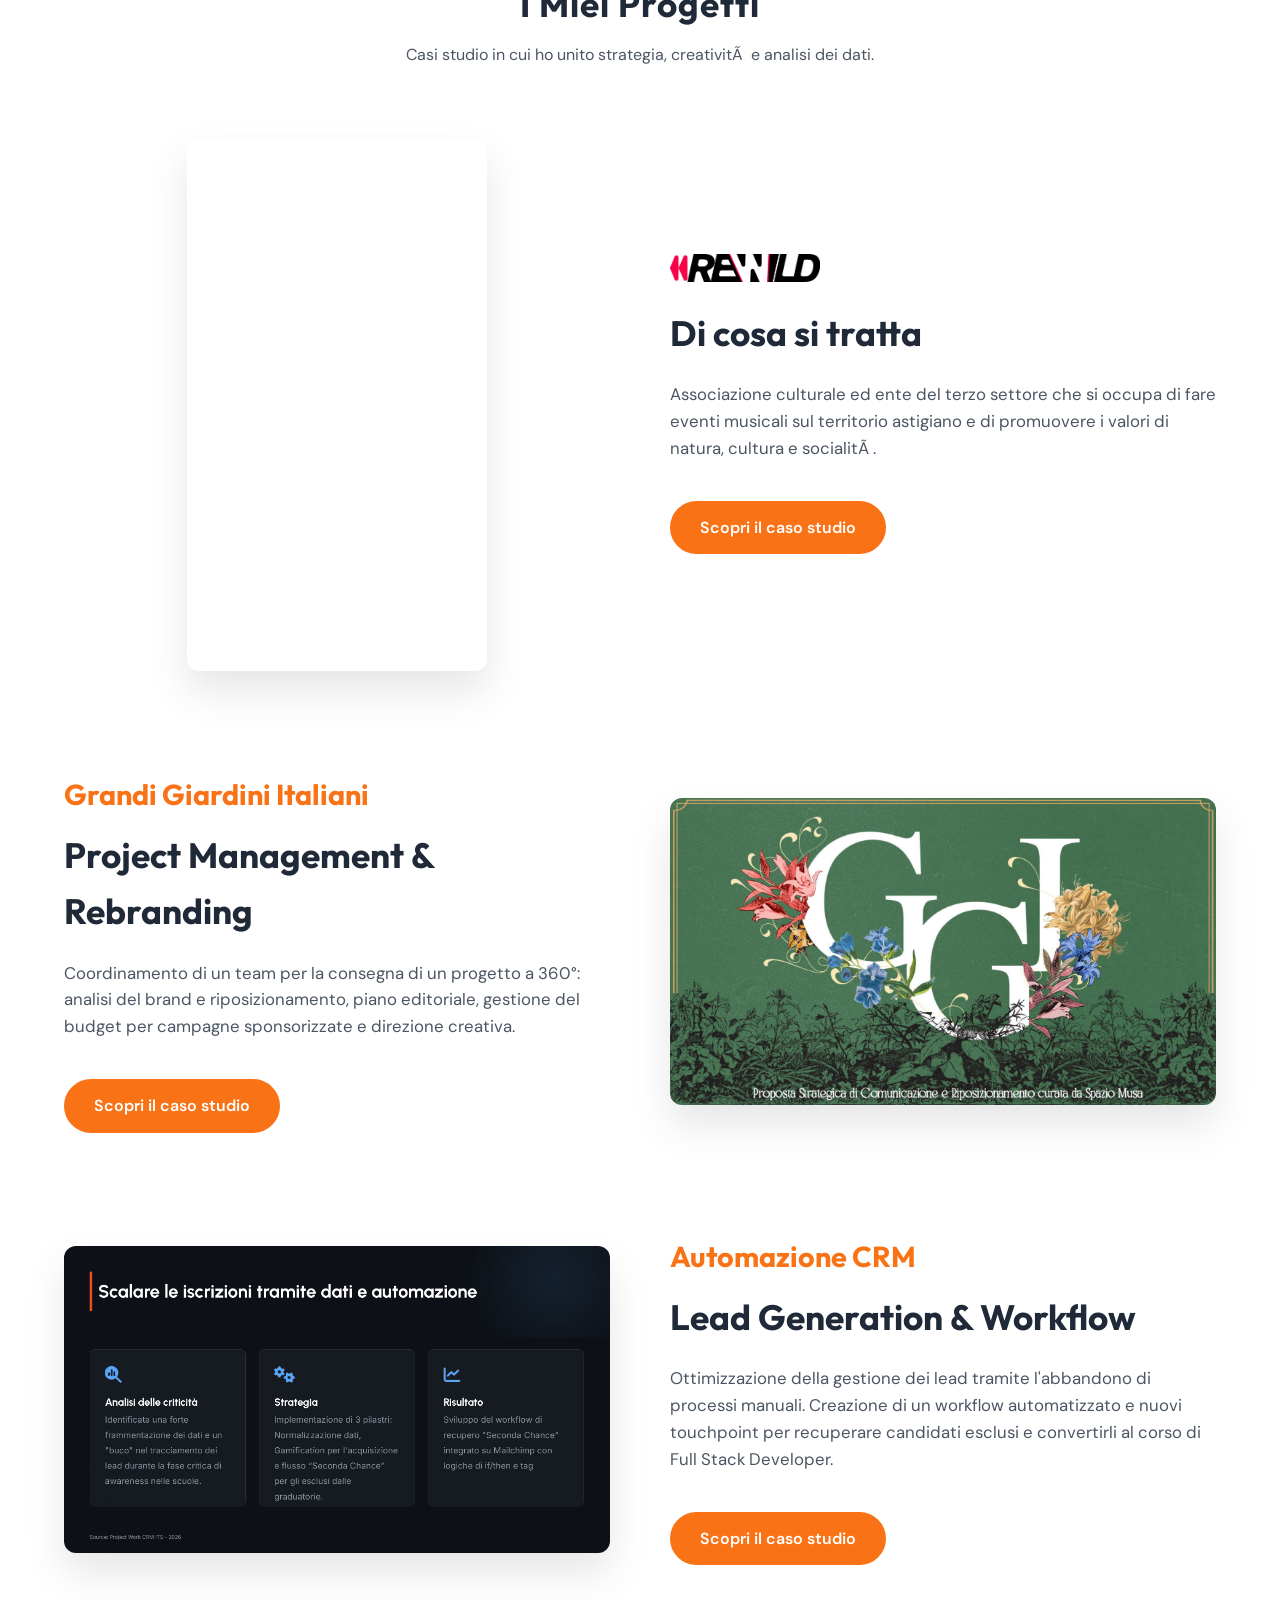
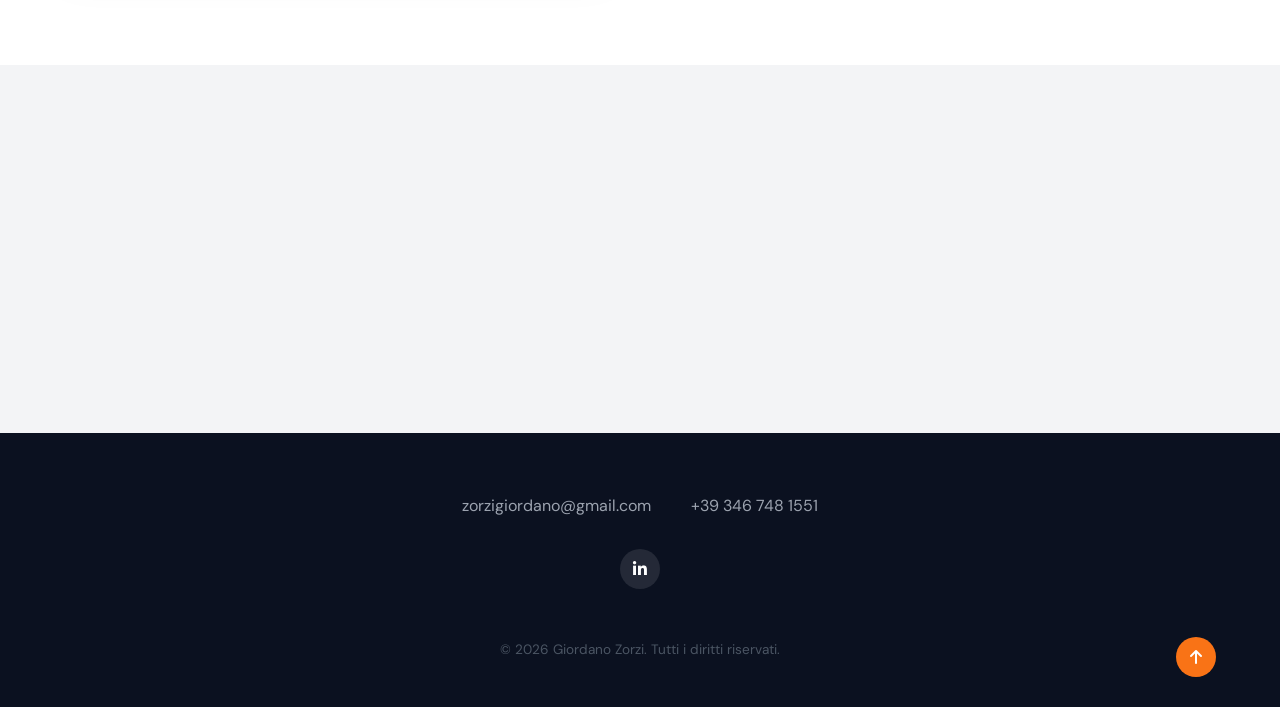
==== commit 9a015d5b: "GGI ancora imperfetto" ====
--- a/index.html
+++ b/index.html
@@ -15,10 +15,10 @@
     <nav class="navbar">
         <div class="container nav-container">
             <a href="index.html" class="logo" style="text-decoration: none;">GZ</a>
-            <ul class="nav-links">
-                <li><a href="index.html">Home</a></li>
-                <li><a href="rewild.html">Caso Studio</a></li>
-                <li><a href="#contatti">Contatti</a></li>
+                        <ul class="nav-links">
+                <li><a href="index.html">Home</a></li>
+                <li><a href="index.html#portfolio">Progetti</a></li>
+                <li><a href="#contatti">Contatti</a></li>
             </ul>
             <a href="materiale/GZ%20-%20Europass.pdf" target="_blank" rel="noopener noreferrer" class="btn btn-outline"><i class="fa-solid fa-download"></i> Il mio CV</a>
         </div>
@@ -38,9 +38,9 @@
         <div class="container about-container">
             <div class="about-text">
                 <h3>Chi Sono</h3>
-                <p>Sono un Digital Strategist in formazione presso l'Academy ITS ICT Piemonte, già laureato in Scienze della Comunicazione presso l'Università degli Studi di Torino. Ciò che mi contraddistingue è la capacità di applicare la formazione accademica al contesto del mercato attraverso strumenti e nozioni all'avanguardia.</p>
-                <p>Il mio obiettivo è aiutare le aziende e le agenzie a sviluppare e implementare strategie di digital marketing efficaci, aumentando la loro visibilità online.</p>
-                <p><strong>I miei valori sono l'<span style="color: var(--primary-color);">autenticità</span> e l'<span style="color: var(--primary-color);">impegno</span>.</strong></p>
+                <p>Sono un Digital Strategist in formazione presso l'Academy ITS ICT Piemonte, giÃ  laureato in Scienze della Comunicazione presso l'UniversitÃ  degli Studi di Torino. CiÃ² che mi contraddistingue Ã¨ la capacitÃ  di applicare la formazione accademica al contesto del mercato attraverso strumenti e nozioni all'avanguardia.</p>
+                <p>Il mio obiettivo Ã¨ aiutare le aziende e le agenzie a sviluppare e implementare strategie di digital marketing efficaci, aumentando la loro visibilitÃ  online.</p>
+                <p><strong>I miei valori sono l'<span style="color: var(--primary-color);">autenticitÃ </span> e l'<span style="color: var(--primary-color);">impegno</span>.</strong></p>
                 <p>Senza tralasciare che mi diletto anche in produzioni audio-visive (video e foto editing) grazie alla mia attrezzatura e al desiderio di catturare il mondo per raccontarlo.</p>
             </div>
             <div class="about-skills">
@@ -101,7 +101,7 @@
         <div class="container">
             <div class="section-header" style="text-align: center; margin-bottom: 70px;">
                 <h3 style="font-size: 2.2rem; color: var(--text-dark); font-weight: 700; margin: 0; letter-spacing: 1px;">I Miei Progetti</h3>
-                <p style="color: var(--text-light); margin-top: 10px;">Casi studio in cui ho unito strategia, creatività e analisi dei dati.</p>
+                <p style="color: var(--text-light); margin-top: 10px;">Casi studio in cui ho unito strategia, creativitÃ  e analisi dei dati.</p>
             </div>
             
             <div class="projects-grid">
@@ -113,7 +113,7 @@
                     <div class="project-info">
                         <img src="materiale/re-red-b.png" alt="Rewild" style="width: 150px; margin-bottom: 15px;">
                         <h4>Di cosa si tratta</h4>
-                        <p>Associazione culturale ed ente del terzo settore che si occupa di fare eventi musicali sul territorio astigiano e di promuovere i valori di natura, cultura e socialità.</p>
+                        <p>Associazione culturale ed ente del terzo settore che si occupa di fare eventi musicali sul territorio astigiano e di promuovere i valori di natura, cultura e socialitÃ .</p>
                         <a href="rewild.html" class="btn btn-primary" style="margin-top: 15px; display: inline-block;">Scopri il caso studio</a>
                     </div>
                 </div>
@@ -179,3 +179,4 @@
     <script src="script.js"></script>
 </body>
 </html>
+
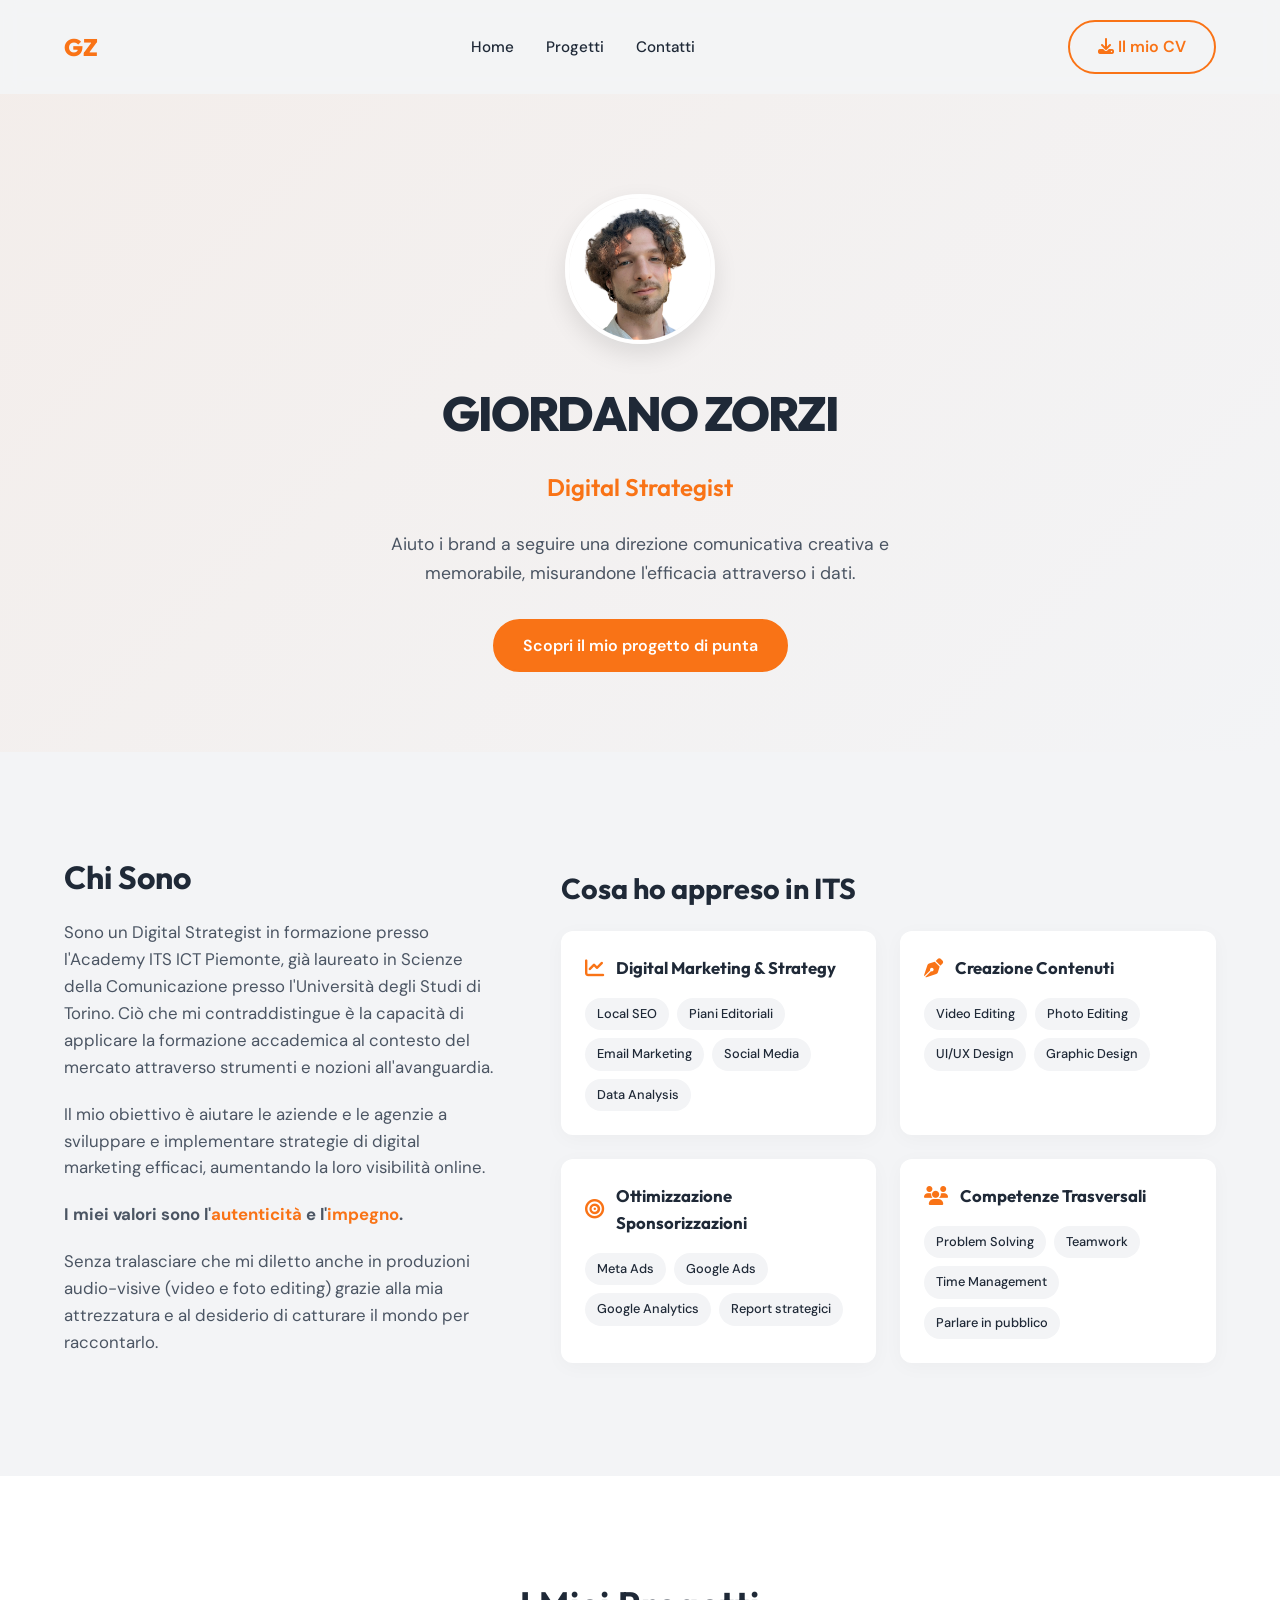
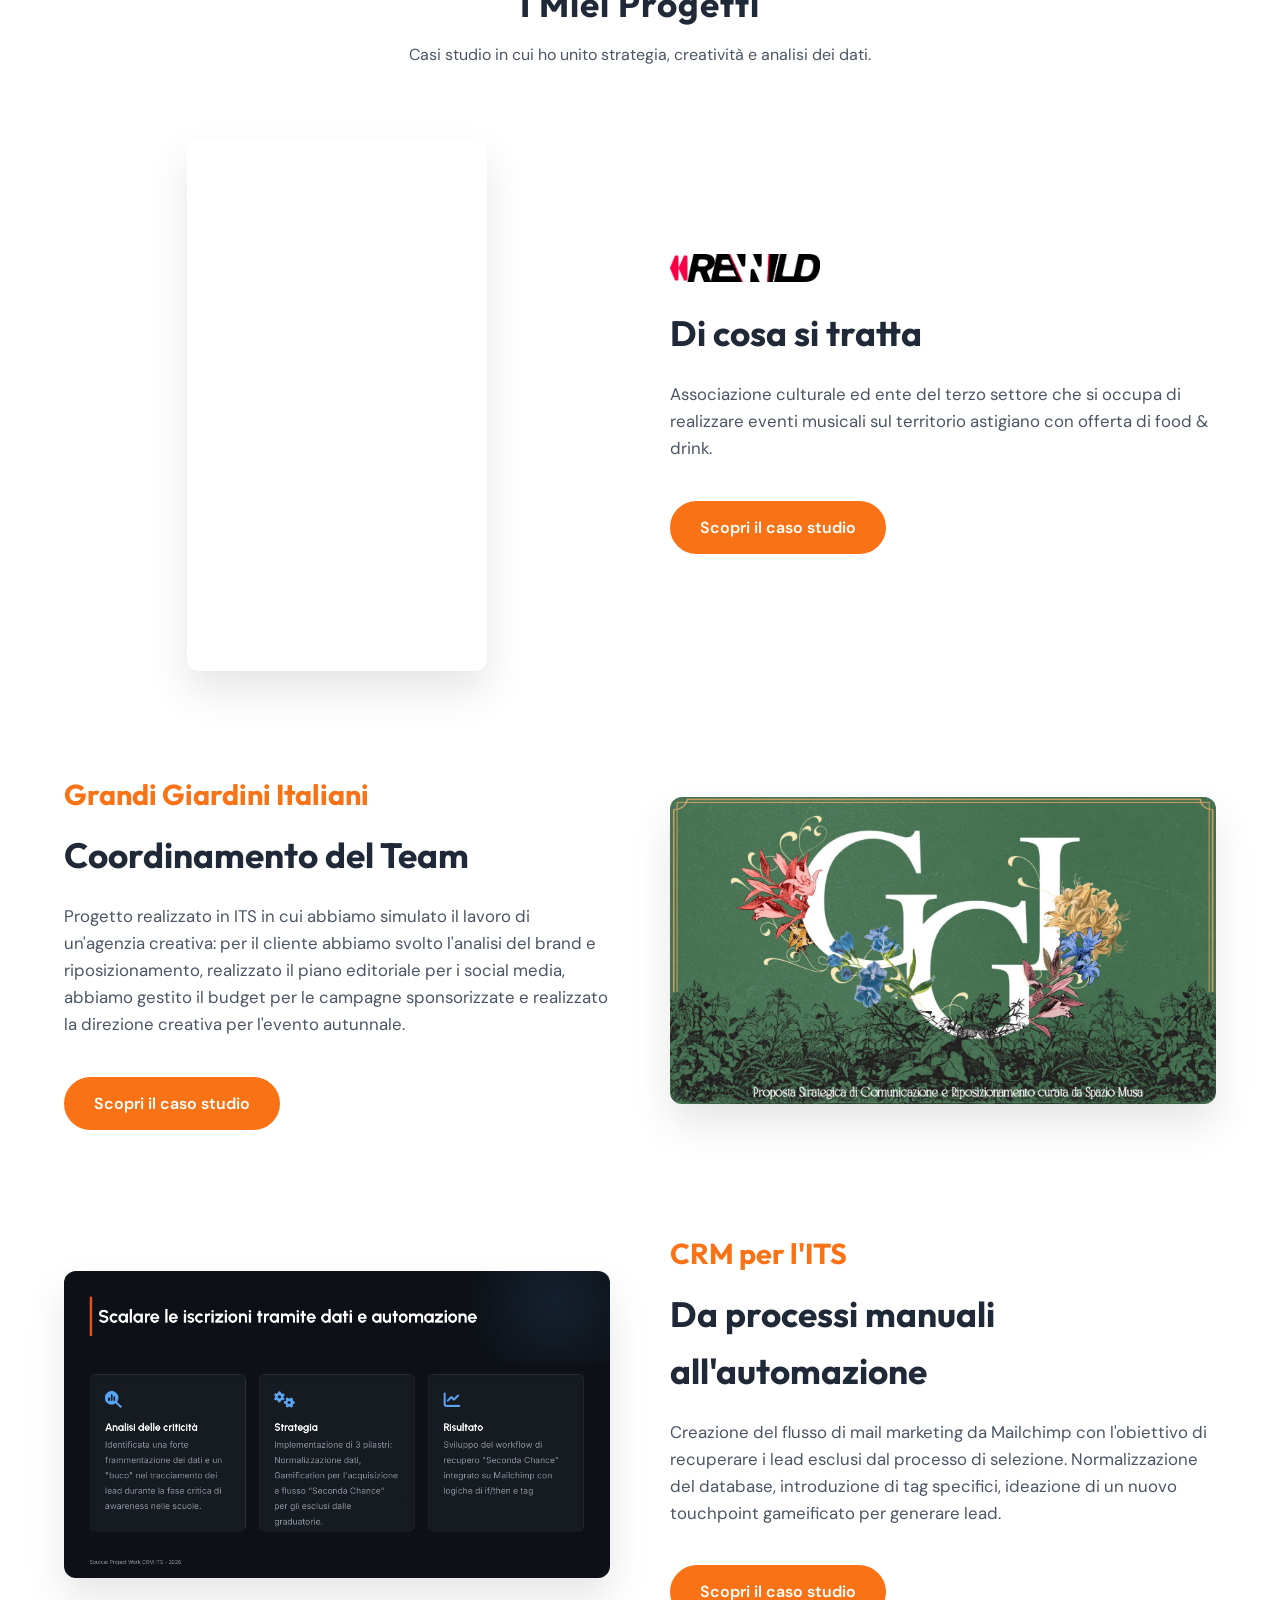
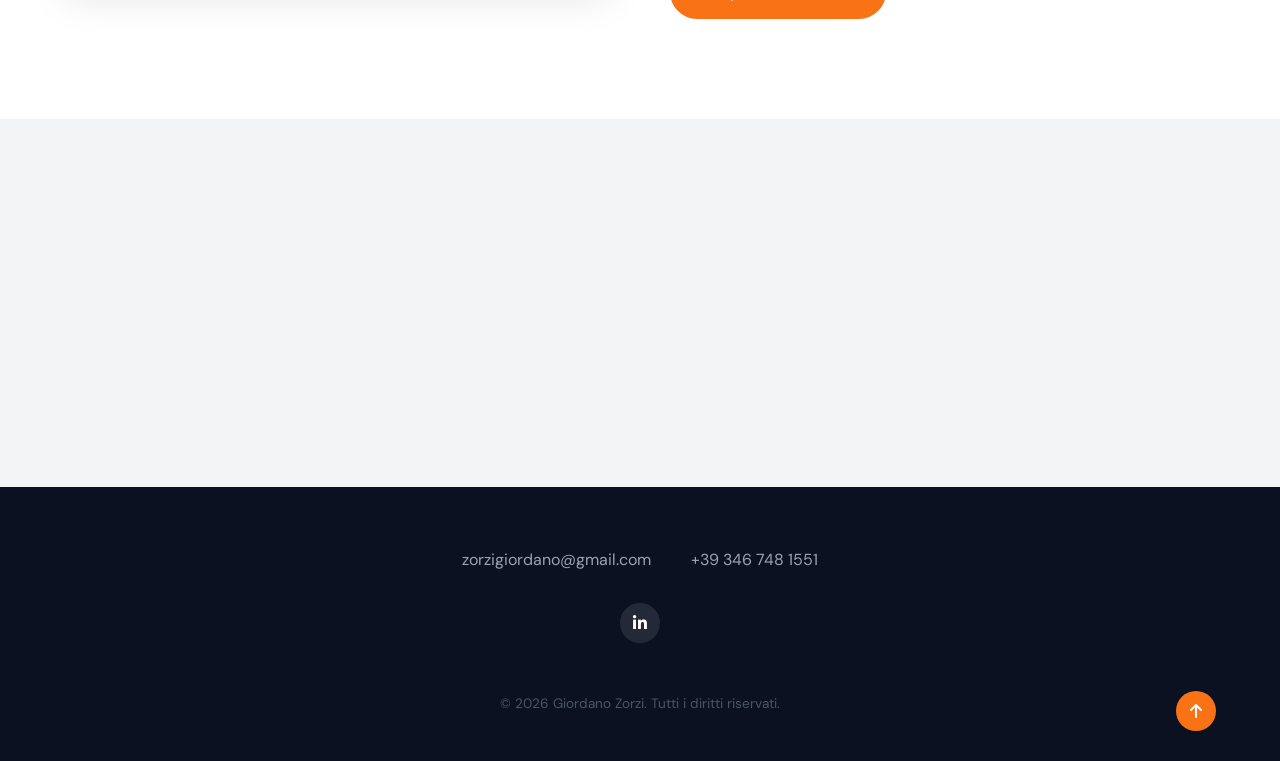
==== commit 6e8f1505: "Big Modifiche Home e Giardini" ====
--- a/index.html
+++ b/index.html
@@ -1,4 +1,4 @@
-<!DOCTYPE html>
+﻿<!DOCTYPE html>
 <html lang="it">
 <head>
     <meta charset="UTF-8">
@@ -15,10 +15,10 @@
     <nav class="navbar">
         <div class="container nav-container">
             <a href="index.html" class="logo" style="text-decoration: none;">GZ</a>
-                        <ul class="nav-links">
-                <li><a href="index.html">Home</a></li>
-                <li><a href="index.html#portfolio">Progetti</a></li>
-                <li><a href="#contatti">Contatti</a></li>
+                        <ul class="nav-links">
+                <li><a href="index.html">Home</a></li>
+                <li><a href="index.html#portfolio">Progetti</a></li>
+                <li><a href="#contatti">Contatti</a></li>
             </ul>
             <a href="materiale/GZ%20-%20Europass.pdf" target="_blank" rel="noopener noreferrer" class="btn btn-outline"><i class="fa-solid fa-download"></i> Il mio CV</a>
         </div>
@@ -38,59 +38,62 @@
         <div class="container about-container">
             <div class="about-text">
                 <h3>Chi Sono</h3>
-                <p>Sono un Digital Strategist in formazione presso l'Academy ITS ICT Piemonte, giÃ  laureato in Scienze della Comunicazione presso l'UniversitÃ  degli Studi di Torino. CiÃ² che mi contraddistingue Ã¨ la capacitÃ  di applicare la formazione accademica al contesto del mercato attraverso strumenti e nozioni all'avanguardia.</p>
-                <p>Il mio obiettivo Ã¨ aiutare le aziende e le agenzie a sviluppare e implementare strategie di digital marketing efficaci, aumentando la loro visibilitÃ  online.</p>
-                <p><strong>I miei valori sono l'<span style="color: var(--primary-color);">autenticitÃ </span> e l'<span style="color: var(--primary-color);">impegno</span>.</strong></p>
+                <p>Sono un Digital Strategist in formazione presso l'Academy ITS ICT Piemonte, già laureato in Scienze della Comunicazione presso l'Università degli Studi di Torino. Ciò che mi contraddistingue è la capacità di applicare la formazione accademica al contesto del mercato attraverso strumenti e nozioni all'avanguardia.</p>
+                <p>Il mio obiettivo è aiutare le aziende e le agenzie a sviluppare e implementare strategie di digital marketing efficaci, aumentando la loro visibilità online.</p>
+                <p><strong>I miei valori sono l'<span style="color: var(--primary-color);">autenticità</span> e l'<span style="color: var(--primary-color);">impegno</span>.</strong></p>
                 <p>Senza tralasciare che mi diletto anche in produzioni audio-visive (video e foto editing) grazie alla mia attrezzatura e al desiderio di catturare il mondo per raccontarlo.</p>
             </div>
-            <div class="about-skills">
-                <div class="skill-card">
-                    <div class="skill-header">
-                        <i class="fa-solid fa-chart-line"></i>
-                        <h4>Digital Marketing & Strategy</h4>
+                        <div class="skills-wrapper" style="display: flex; flex-direction: column; gap: 20px;">
+                <h3 style="font-size: 1.8rem; color: var(--text-dark); margin: 0;">Cosa ho appreso in ITS</h3>
+                <div class="about-skills">
+                    <div class="skill-card">
+                        <div class="skill-header">
+                            <i class="fa-solid fa-chart-line"></i>
+                            <h4>Digital Marketing & Strategy</h4>
+                        </div>
+                        <div class="skill-tags">
+                            <span>Local SEO</span>
+                            <span>Piani Editoriali</span>
+                            <span>Email Marketing</span>
+                            <span>Social Media</span>
+                            <span>Data Analysis</span>
+                        </div>
                     </div>
-                    <div class="skill-tags">
-                        <span>Local SEO</span>
-                        <span>Piani Editoriali</span>
-                        <span>Email Marketing</span>
-                        <span>Social Media</span>
-                        <span>Data Analysis</span>
+                    <div class="skill-card">
+                        <div class="skill-header">
+                            <i class="fa-solid fa-pen-nib"></i>
+                            <h4>Creazione Contenuti</h4>
+                        </div>
+                        <div class="skill-tags">
+                            <span>Video Editing</span>
+                            <span>Photo Editing</span>
+                            <span>UI/UX Design</span>
+                            <span>Graphic Design</span>
+                        </div>
                     </div>
-                </div>
-                <div class="skill-card">
-                    <div class="skill-header">
-                        <i class="fa-solid fa-pen-nib"></i>
-                        <h4>Creazione Contenuti</h4>
+                    <div class="skill-card">
+                        <div class="skill-header">
+                            <i class="fa-solid fa-bullseye"></i>
+                            <h4>Ottimizzazione Sponsorizzazioni</h4>
+                        </div>
+                        <div class="skill-tags">
+                            <span>Meta Ads</span>
+                            <span>Google Ads</span>
+                            <span>Google Analytics</span>
+                            <span>Report strategici</span>
+                        </div>
                     </div>
-                    <div class="skill-tags">
-                        <span>Video Editing</span>
-                        <span>Photo Editing</span>
-                        <span>UI/UX Design</span>
-                        <span>Graphic Design</span>
-                    </div>
-                </div>
-                <div class="skill-card">
-                    <div class="skill-header">
-                        <i class="fa-solid fa-bullseye"></i>
-                        <h4>Ottimizzazione Sponsorizzazioni</h4>
-                    </div>
-                    <div class="skill-tags">
-                        <span>Meta Ads</span>
-                        <span>Google Ads</span>
-                        <span>Google Analytics</span>
-                        <span>Report strategici</span>
-                    </div>
-                </div>
-                <div class="skill-card">
-                    <div class="skill-header">
-                        <i class="fa-solid fa-users"></i>
-                        <h4>Competenze Trasversali</h4>
-                    </div>
-                    <div class="skill-tags">
-                        <span>Problem Solving</span>
-                        <span>Teamwork</span>
-                        <span>Time Management</span>
-                        <span>Parlare in pubblico</span>
+                    <div class="skill-card">
+                        <div class="skill-header">
+                            <i class="fa-solid fa-users"></i>
+                            <h4>Competenze Trasversali</h4>
+                        </div>
+                        <div class="skill-tags">
+                            <span>Problem Solving</span>
+                            <span>Teamwork</span>
+                            <span>Time Management</span>
+                            <span>Parlare in pubblico</span>
+                        </div>
                     </div>
                 </div>
             </div>
@@ -101,7 +104,7 @@
         <div class="container">
             <div class="section-header" style="text-align: center; margin-bottom: 70px;">
                 <h3 style="font-size: 2.2rem; color: var(--text-dark); font-weight: 700; margin: 0; letter-spacing: 1px;">I Miei Progetti</h3>
-                <p style="color: var(--text-light); margin-top: 10px;">Casi studio in cui ho unito strategia, creativitÃ  e analisi dei dati.</p>
+                <p style="color: var(--text-light); margin-top: 10px;">Casi studio in cui ho unito strategia, creatività e analisi dei dati.</p>
             </div>
             
             <div class="projects-grid">
@@ -113,7 +116,7 @@
                     <div class="project-info">
                         <img src="materiale/re-red-b.png" alt="Rewild" style="width: 150px; margin-bottom: 15px;">
                         <h4>Di cosa si tratta</h4>
-                        <p>Associazione culturale ed ente del terzo settore che si occupa di fare eventi musicali sul territorio astigiano e di promuovere i valori di natura, cultura e socialitÃ .</p>
+                        <p>Associazione culturale ed ente del terzo settore che si occupa di realizzare eventi musicali sul territorio astigiano con offerta di food & drink.</p>
                         <a href="rewild.html" class="btn btn-primary" style="margin-top: 15px; display: inline-block;">Scopri il caso studio</a>
                     </div>
                 </div>
@@ -125,8 +128,8 @@
                     </div>
                     <div class="project-info">
                         <h3 style="font-size: 1.8rem; margin-bottom: 10px; color: var(--primary-color);">Grandi Giardini Italiani</h3>
-                        <h4>Project Management & Rebranding</h4>
-                        <p>Coordinamento di un team per la consegna di un progetto a 360°: analisi del brand e riposizionamento, piano editoriale, gestione del budget per campagne sponsorizzate e direzione creativa.</p>
+                        <h4>Coordinamento del Team</h4>
+                        <p>Progetto realizzato in ITS in cui abbiamo simulato il lavoro di un'agenzia creativa: per il cliente abbiamo svolto l'analisi del brand e riposizionamento, realizzato il piano editoriale per i social media, abbiamo gestito il budget per le campagne sponsorizzate e realizzato la direzione creativa per l'evento autunnale.</p>
                         <a href="giardini.html" class="btn btn-primary" style="margin-top: 15px; display: inline-block;">Scopri il caso studio</a>
                     </div>
                 </div>
@@ -137,9 +140,9 @@
                         <img src="materiale/crm.jpg" alt="Automazione CRM" style="width: 100%; height: auto; display: block; object-fit: cover;">
                     </div>
                     <div class="project-info">
-                        <h3 style="font-size: 1.8rem; margin-bottom: 10px; color: var(--primary-color);">Automazione CRM</h3>
-                        <h4>Lead Generation & Workflow</h4>
-                        <p>Ottimizzazione della gestione dei lead tramite l'abbandono di processi manuali. Creazione di un workflow automatizzato e nuovi touchpoint per recuperare candidati esclusi e convertirli al corso di Full Stack Developer.</p>
+                        <h3 style="font-size: 1.8rem; margin-bottom: 10px; color: var(--primary-color);">CRM per l'ITS</h3>
+                        <h4>Da processi manuali all'automazione</h4>
+                        <p>Creazione del flusso di mail marketing da Mailchimp con l'obiettivo di recuperare i lead esclusi dal processo di selezione. Normalizzazione del database, introduzione di tag specifici, ideazione di un nuovo touchpoint gameificato per generare lead.</p>
                         <a href="crm.html" class="btn btn-primary" style="margin-top: 15px; display: inline-block;">Scopri il caso studio</a>
                     </div>
                 </div>
@@ -151,7 +154,7 @@
         <div class="container cta-container">
             <h2>Ti va di parlare del tuo prossimo progetto?</h2>
             <div class="cta-buttons">
-                <a href="mailto:zorzigiordano@gmail.com" class="btn btn-primary btn-large">
+                <a href="https://mail.google.com/mail/?view=cm&fs=1&to=zorzigiordano@gmail.com" target="_blank" rel="noopener noreferrer" class="btn btn-primary btn-large">
                     <i class="fa-solid fa-envelope"></i> Mandami una email
                 </a>
                 <a href="materiale/GZ%20-%20Europass.pdf" target="_blank" rel="noopener noreferrer" class="btn btn-outline-dark btn-large">
@@ -180,3 +183,4 @@
 </body>
 </html>
 
+
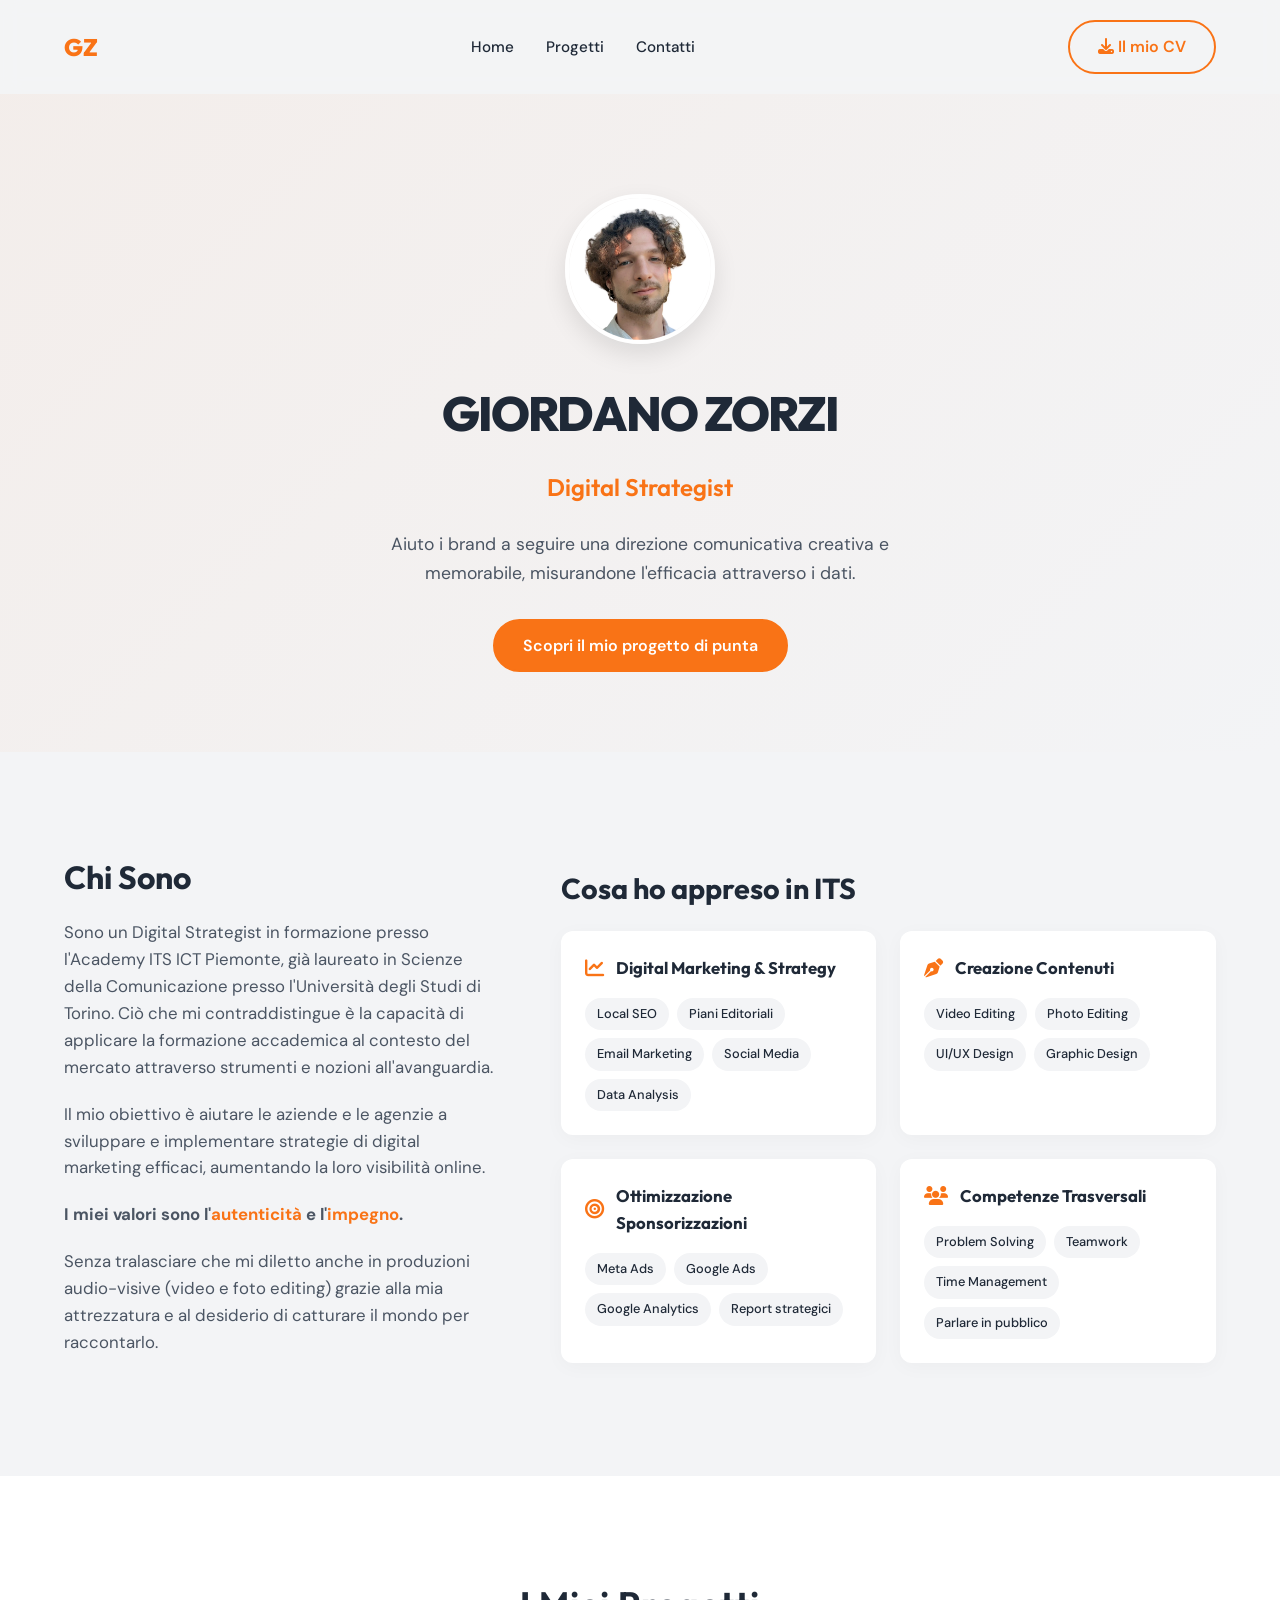
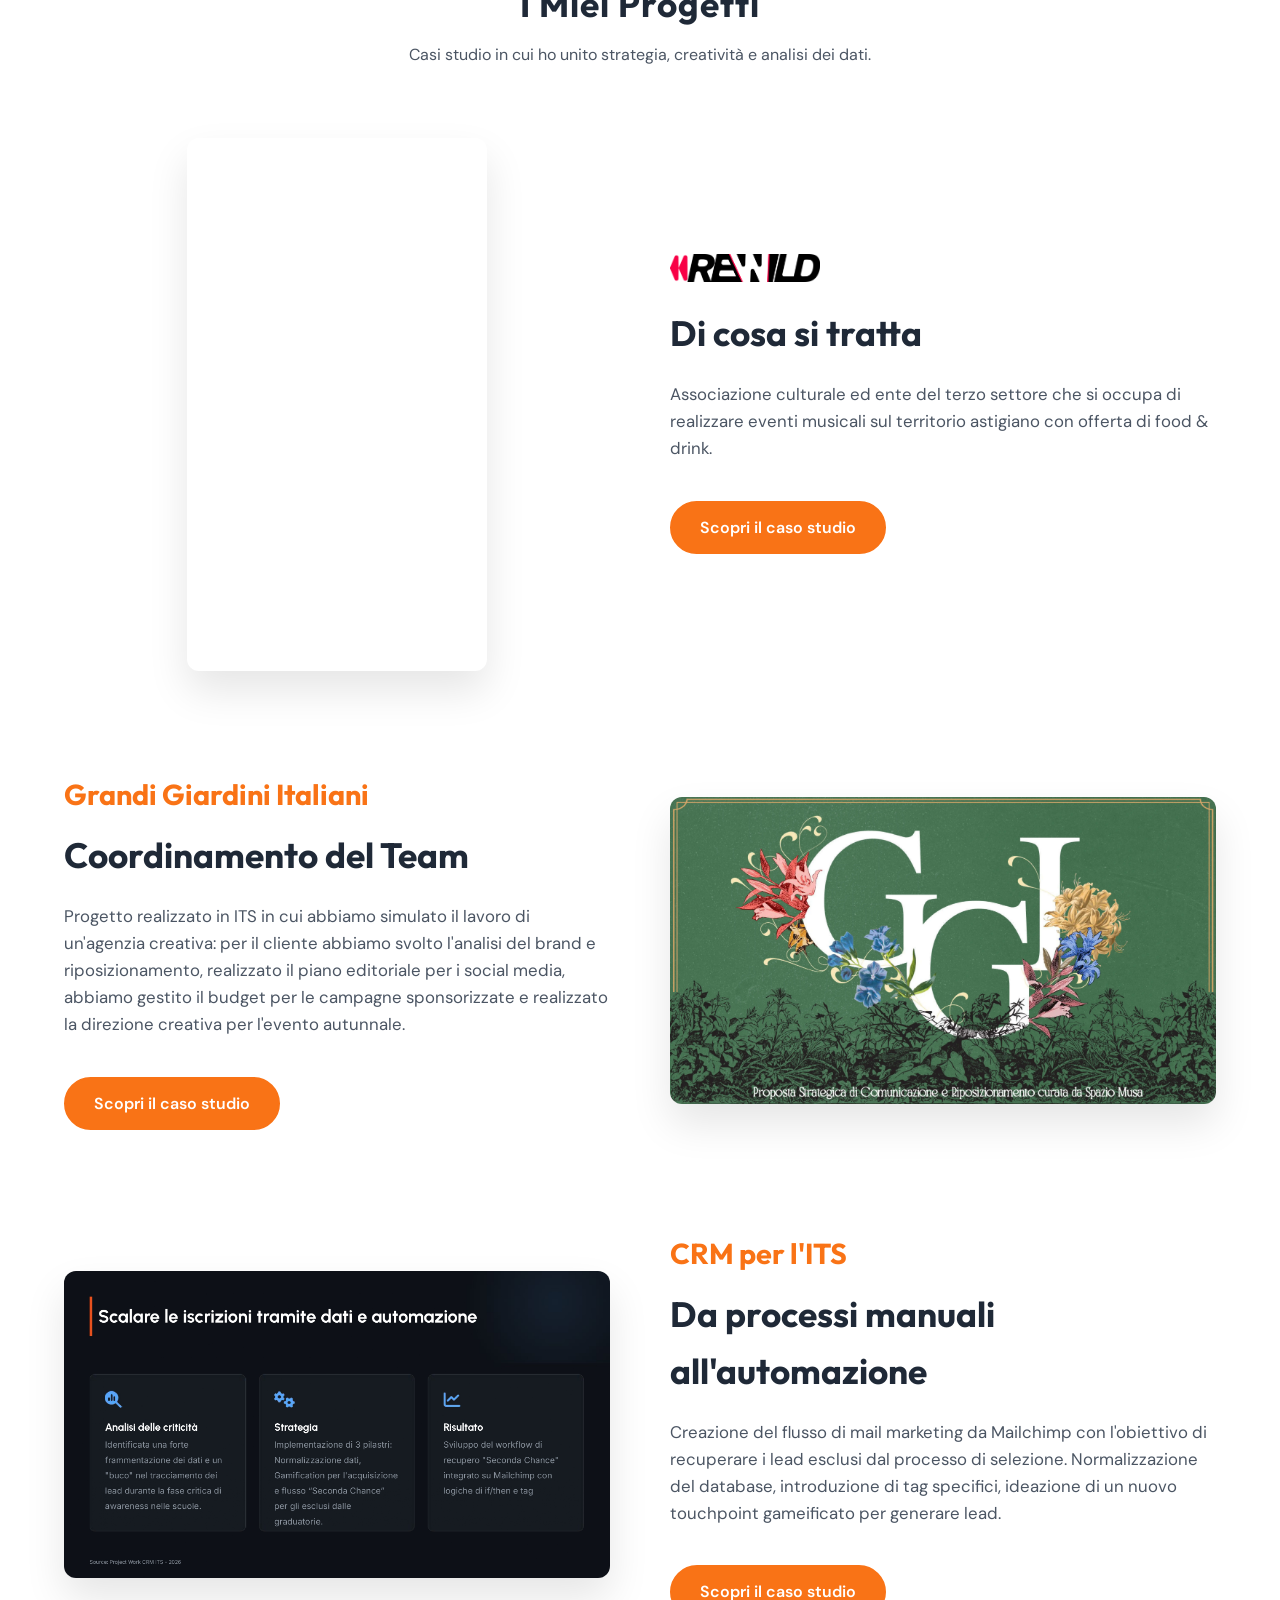
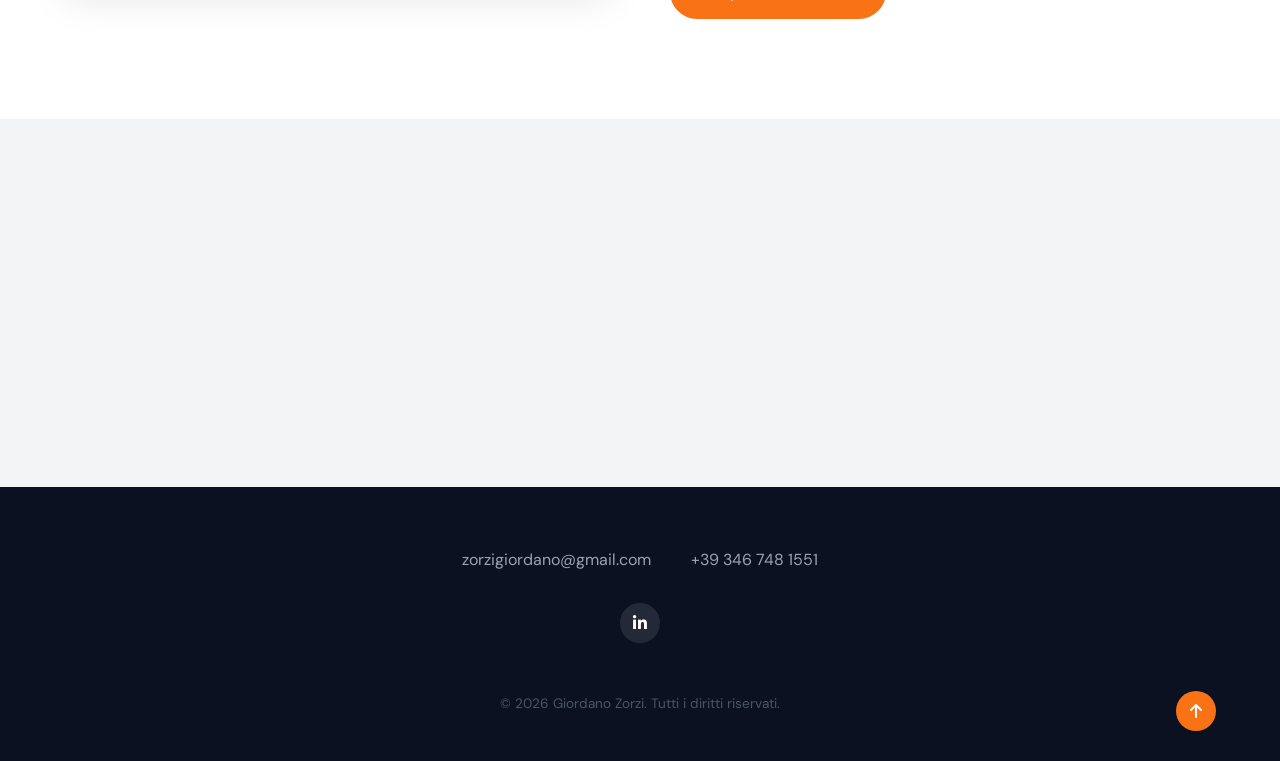
==== commit d09a9773: "Img.webp e Giardini" ====
--- a/index.html
+++ b/index.html
@@ -26,7 +26,7 @@
 
     <header class="hero">
         <div class="container hero-container">
-            <img src="materiale/giordano.png" alt="Giordano Zorzi" class="profile-img">
+            <img src="materiale/giordano.webp" alt="Giordano Zorzi" class="profile-img">
             <h1>GIORDANO ZORZI</h1>
             <h2>Digital Strategist</h2>
             <p>Aiuto i brand a seguire una direzione comunicativa creativa e memorabile, misurandone l'efficacia attraverso i dati.</p>
@@ -124,7 +124,7 @@
                 <!-- Project 2: Grandi Giardini Italiani -->
                 <div class="project-row reverse" style="margin-top: 100px;">
                     <div class="project-img" style="border-radius: var(--radius); box-shadow: 0 20px 40px rgba(0,0,0,0.1); background-color: #eee;">
-                        <img src="materiale/giardini.jpg" alt="Grandi Giardini Italiani" style="width: 100%; height: auto; display: block; object-fit: cover;">
+                        <img src="materiale/giardini.webp" alt="Grandi Giardini Italiani" style="width: 100%; height: auto; display: block; object-fit: cover;">
                     </div>
                     <div class="project-info">
                         <h3 style="font-size: 1.8rem; margin-bottom: 10px; color: var(--primary-color);">Grandi Giardini Italiani</h3>
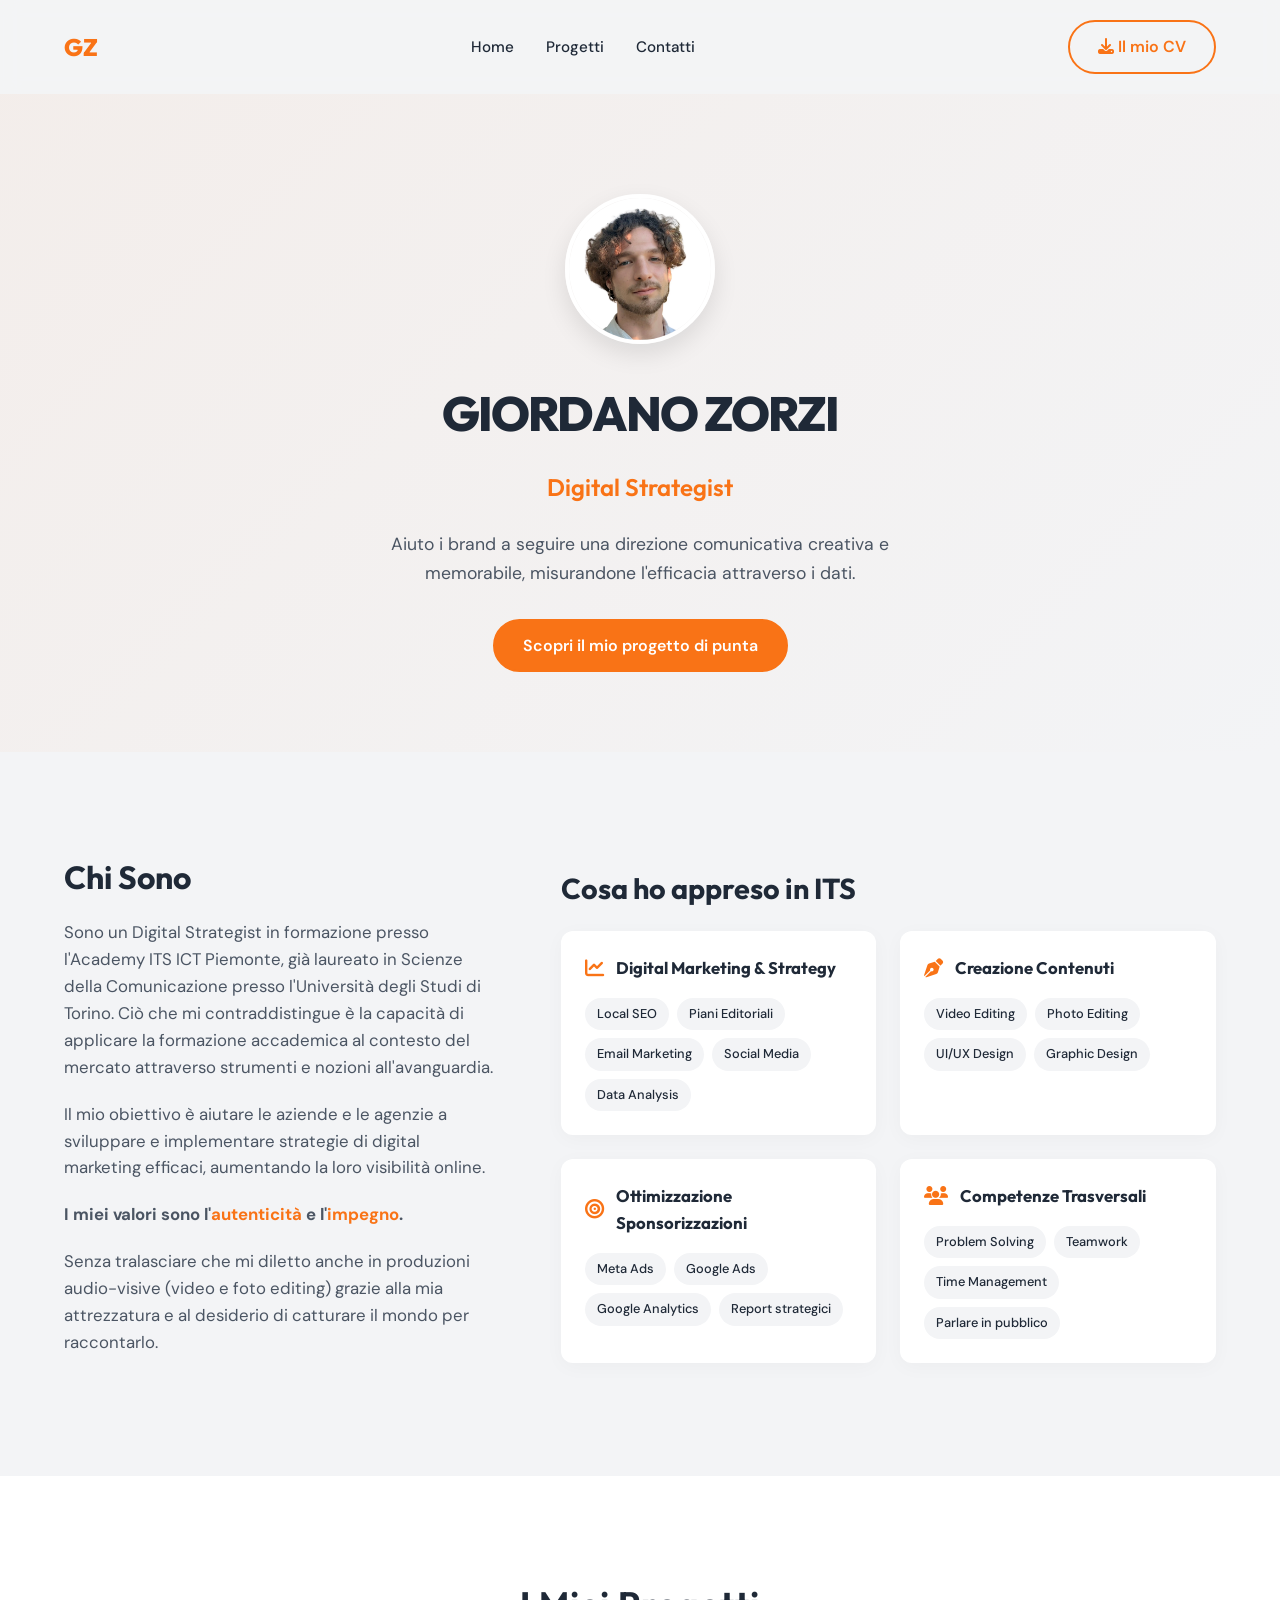
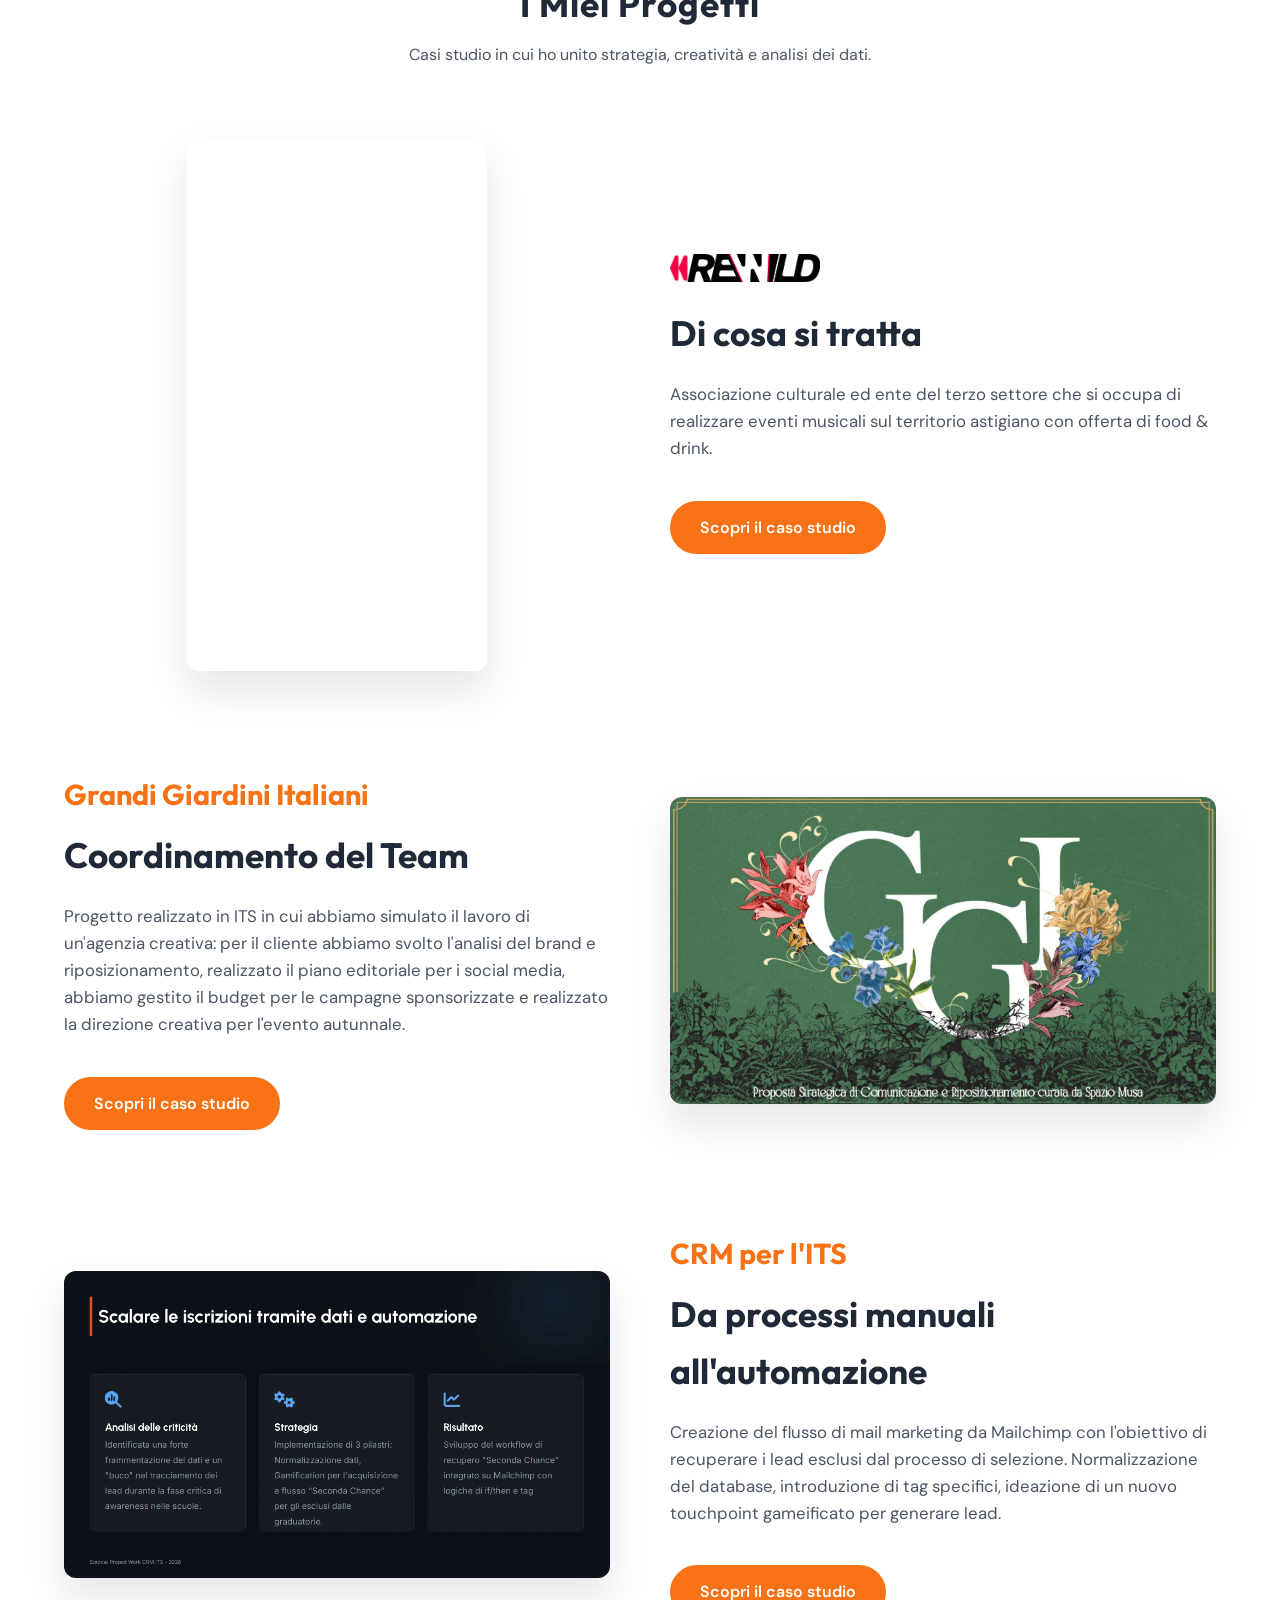
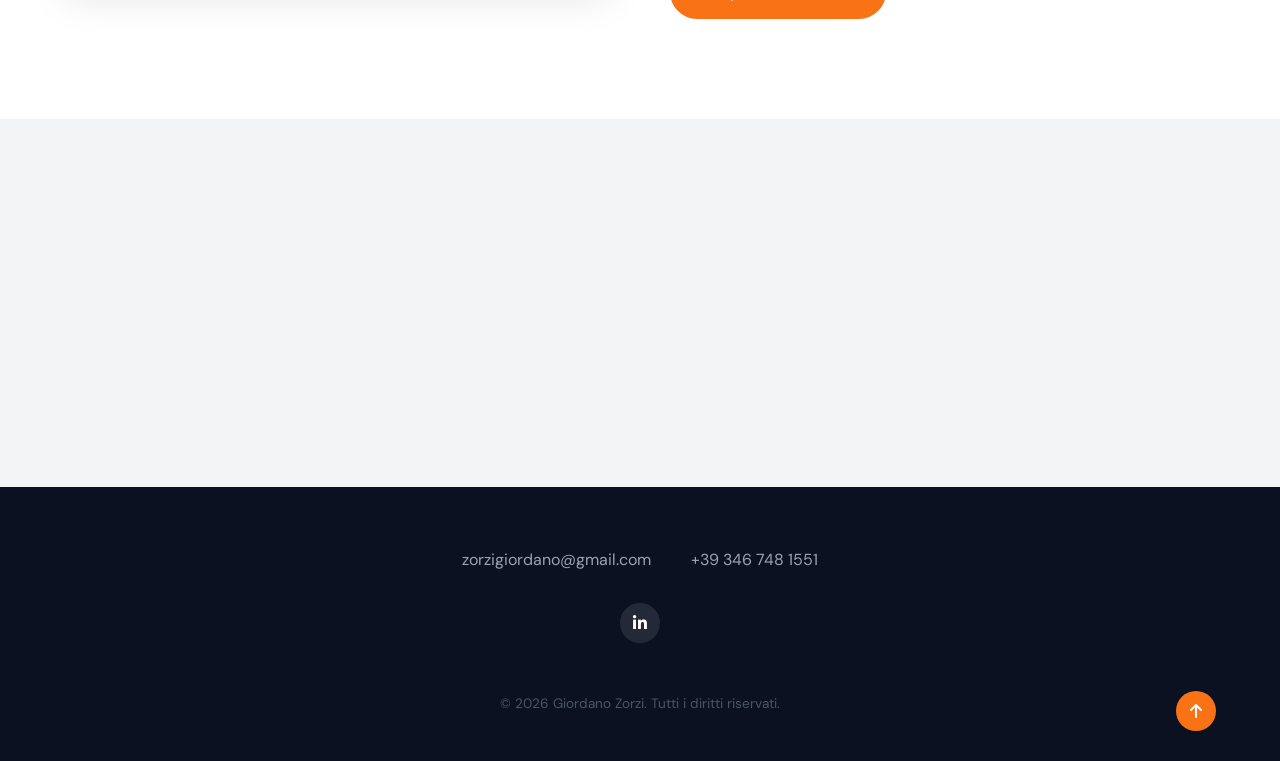
==== commit ae24d775: "CRM pro" ====
--- a/index.html
+++ b/index.html
@@ -137,7 +137,7 @@
                 <!-- Project 3: CRM Full Stack -->
                 <div class="project-row" style="margin-top: 100px;">
                     <div class="project-img" style="border-radius: var(--radius); box-shadow: 0 20px 40px rgba(0,0,0,0.1); background-color: #eee;">
-                        <img src="materiale/crm.jpg" alt="Automazione CRM" style="width: 100%; height: auto; display: block; object-fit: cover;">
+                        <img src="materiale/crm.webp" alt="Automazione CRM" style="width: 100%; height: auto; display: block; object-fit: cover;">
                     </div>
                     <div class="project-info">
                         <h3 style="font-size: 1.8rem; margin-bottom: 10px; color: var(--primary-color);">CRM per l'ITS</h3>
--- a/style.css
+++ b/style.css
@@ -1,4 +1,4 @@
-/* CSS Reset & Variables */
+﻿/* CSS Reset & Variables */
 :root {
     --primary-color: #F97316; /* Orange accent */
     --primary-hover: #EA580C;
@@ -542,3 +542,4 @@
         order: 1;
     }
 }
+
